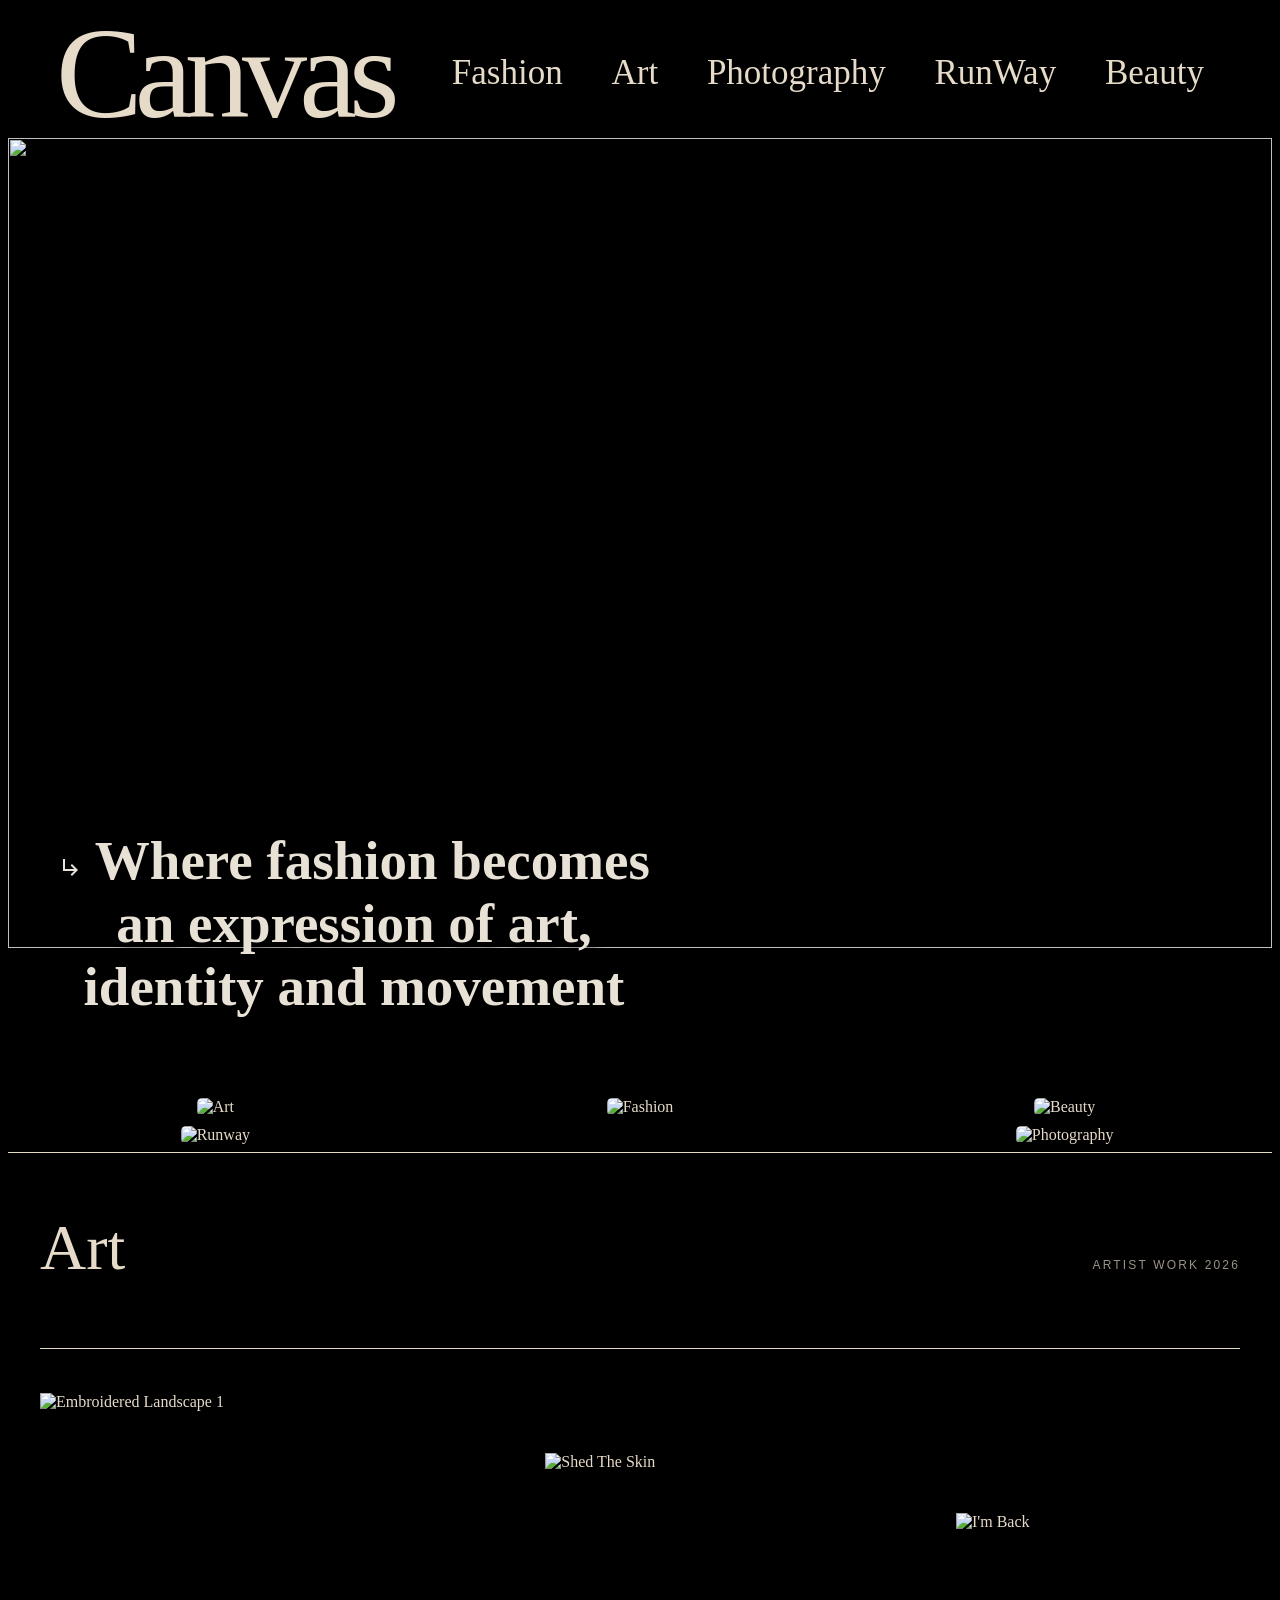
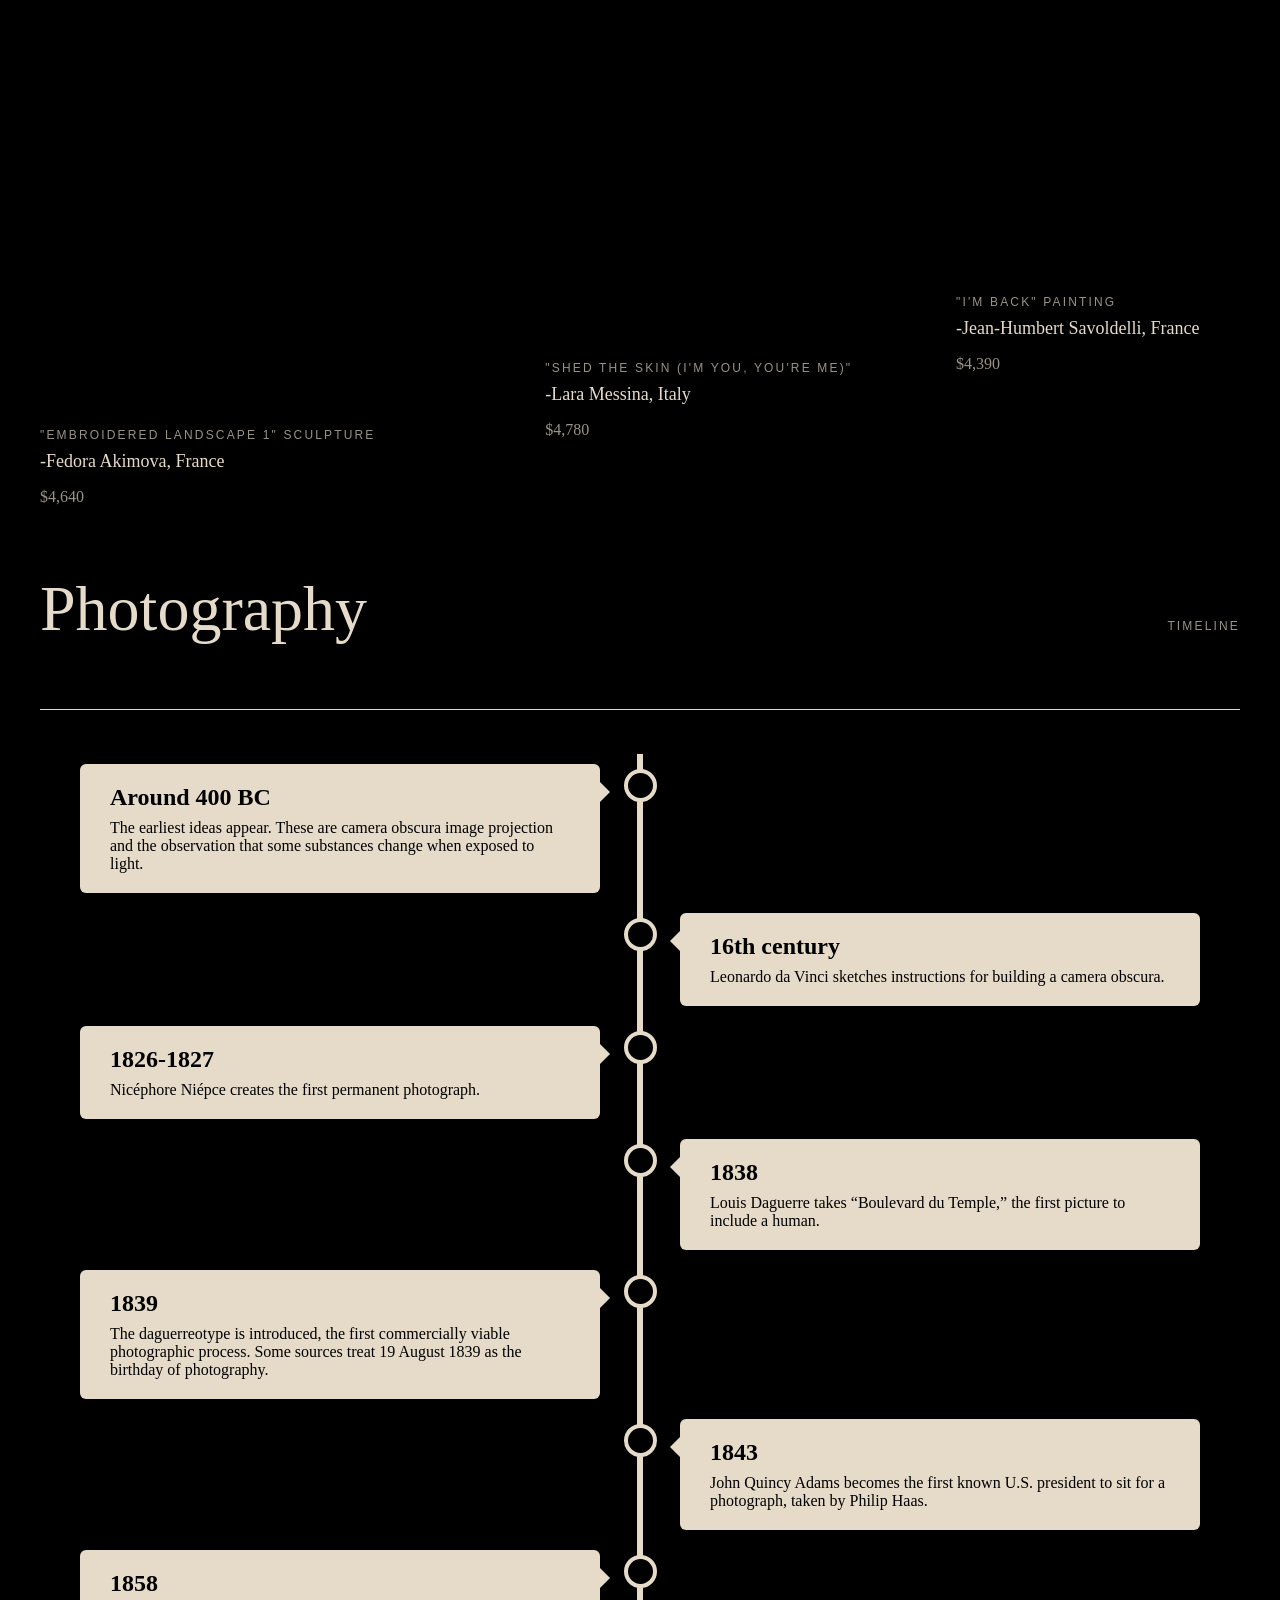
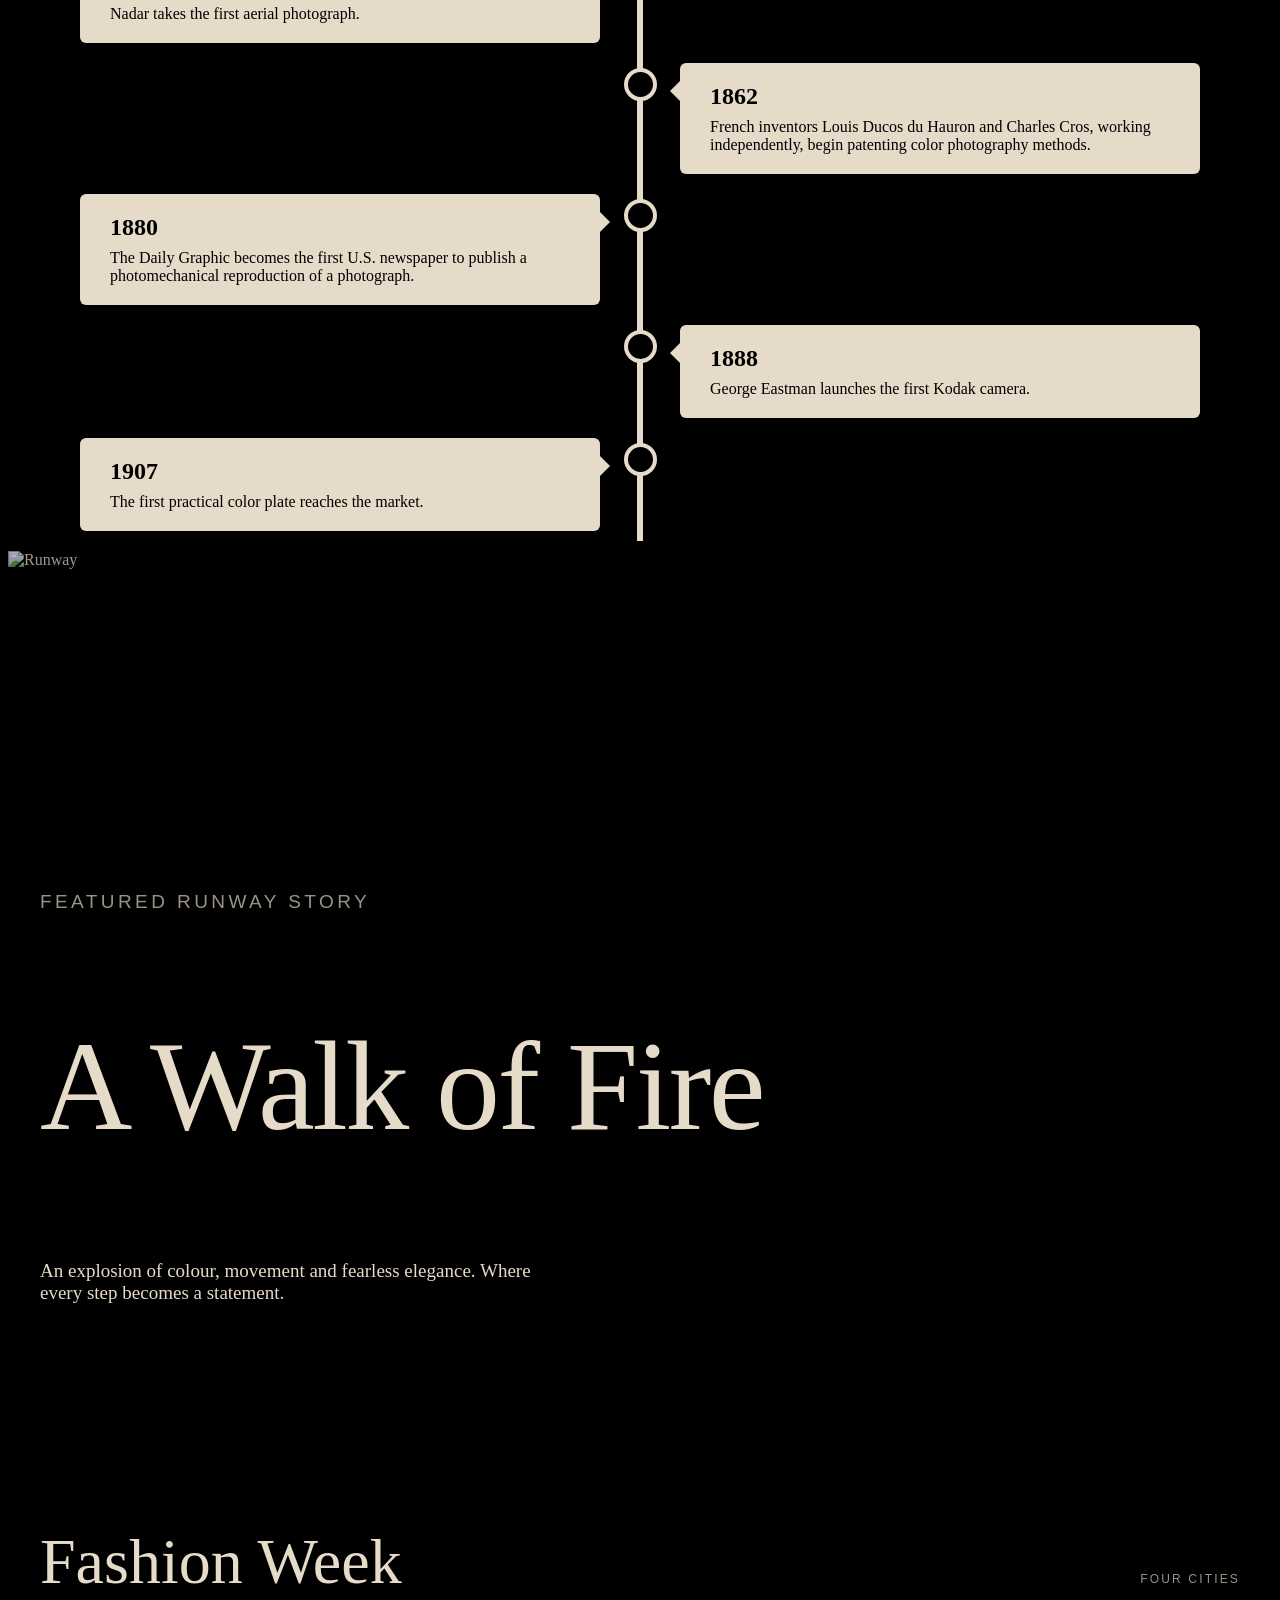
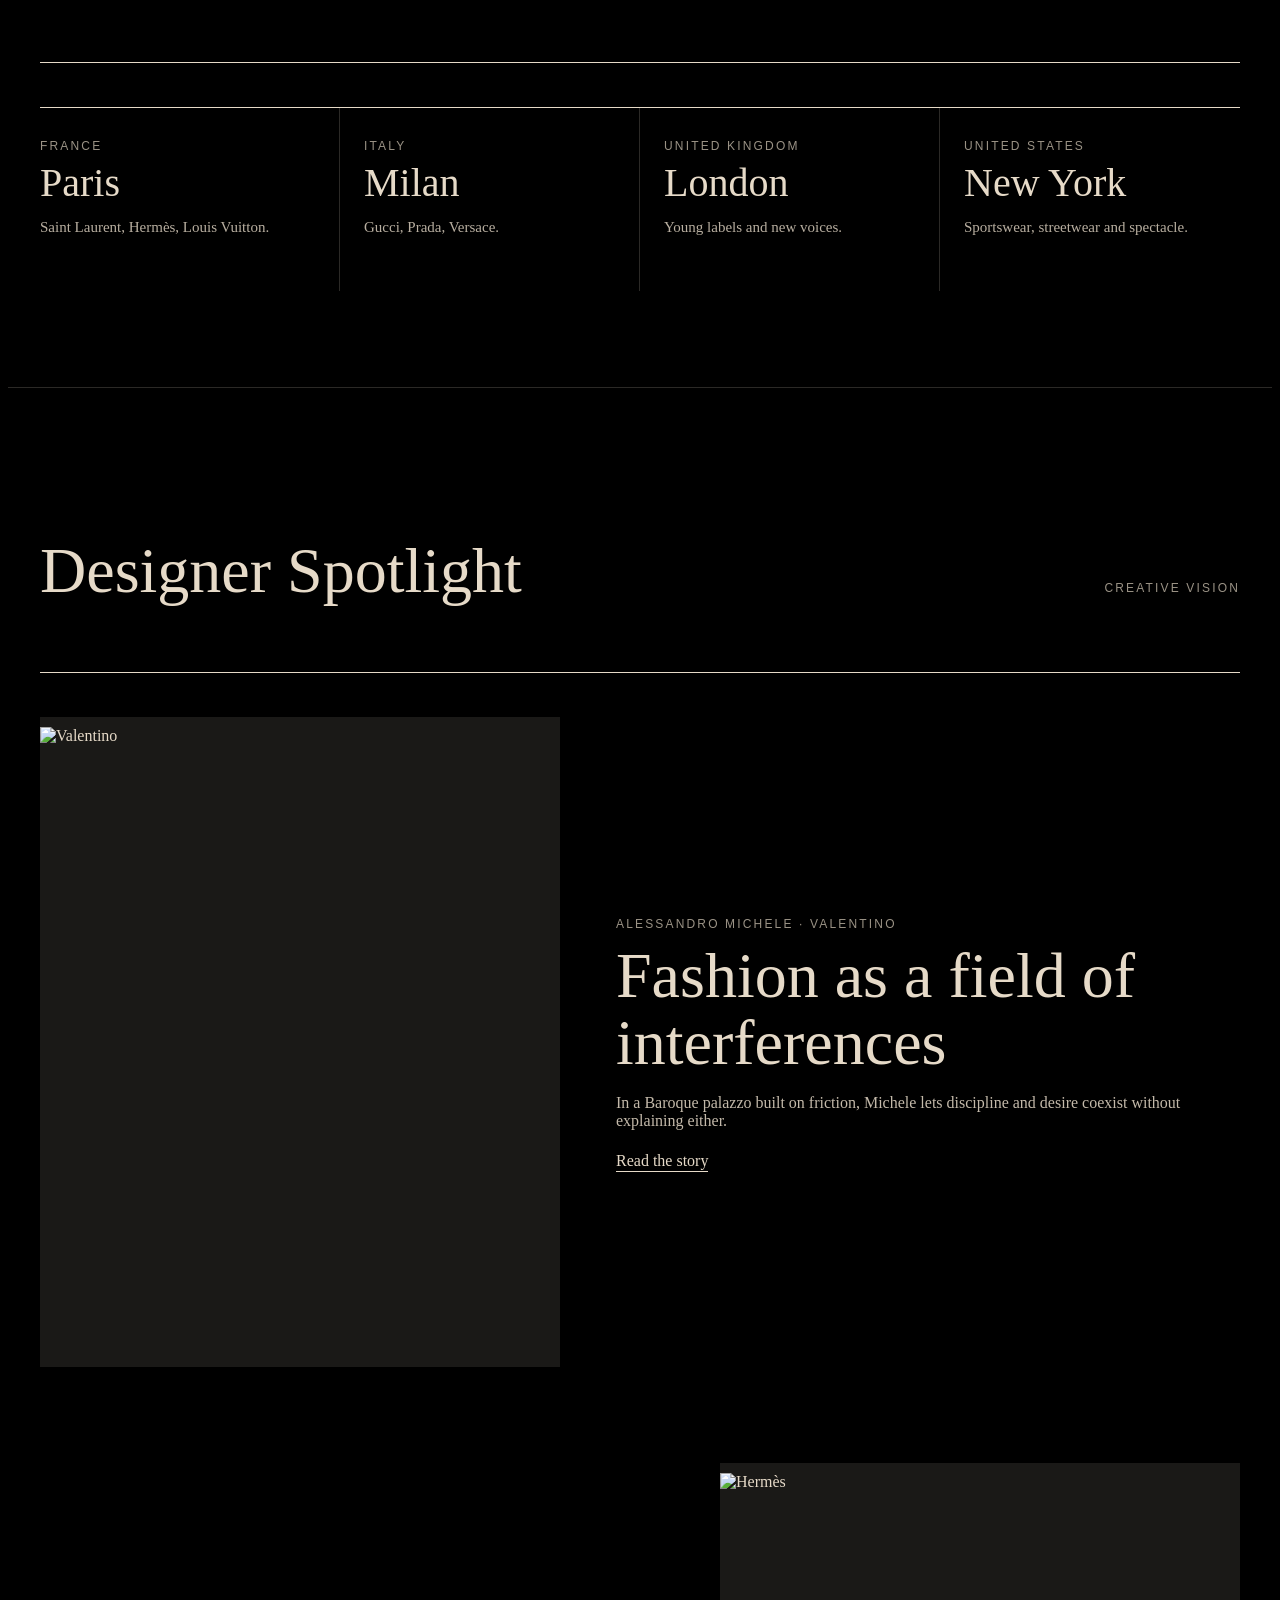
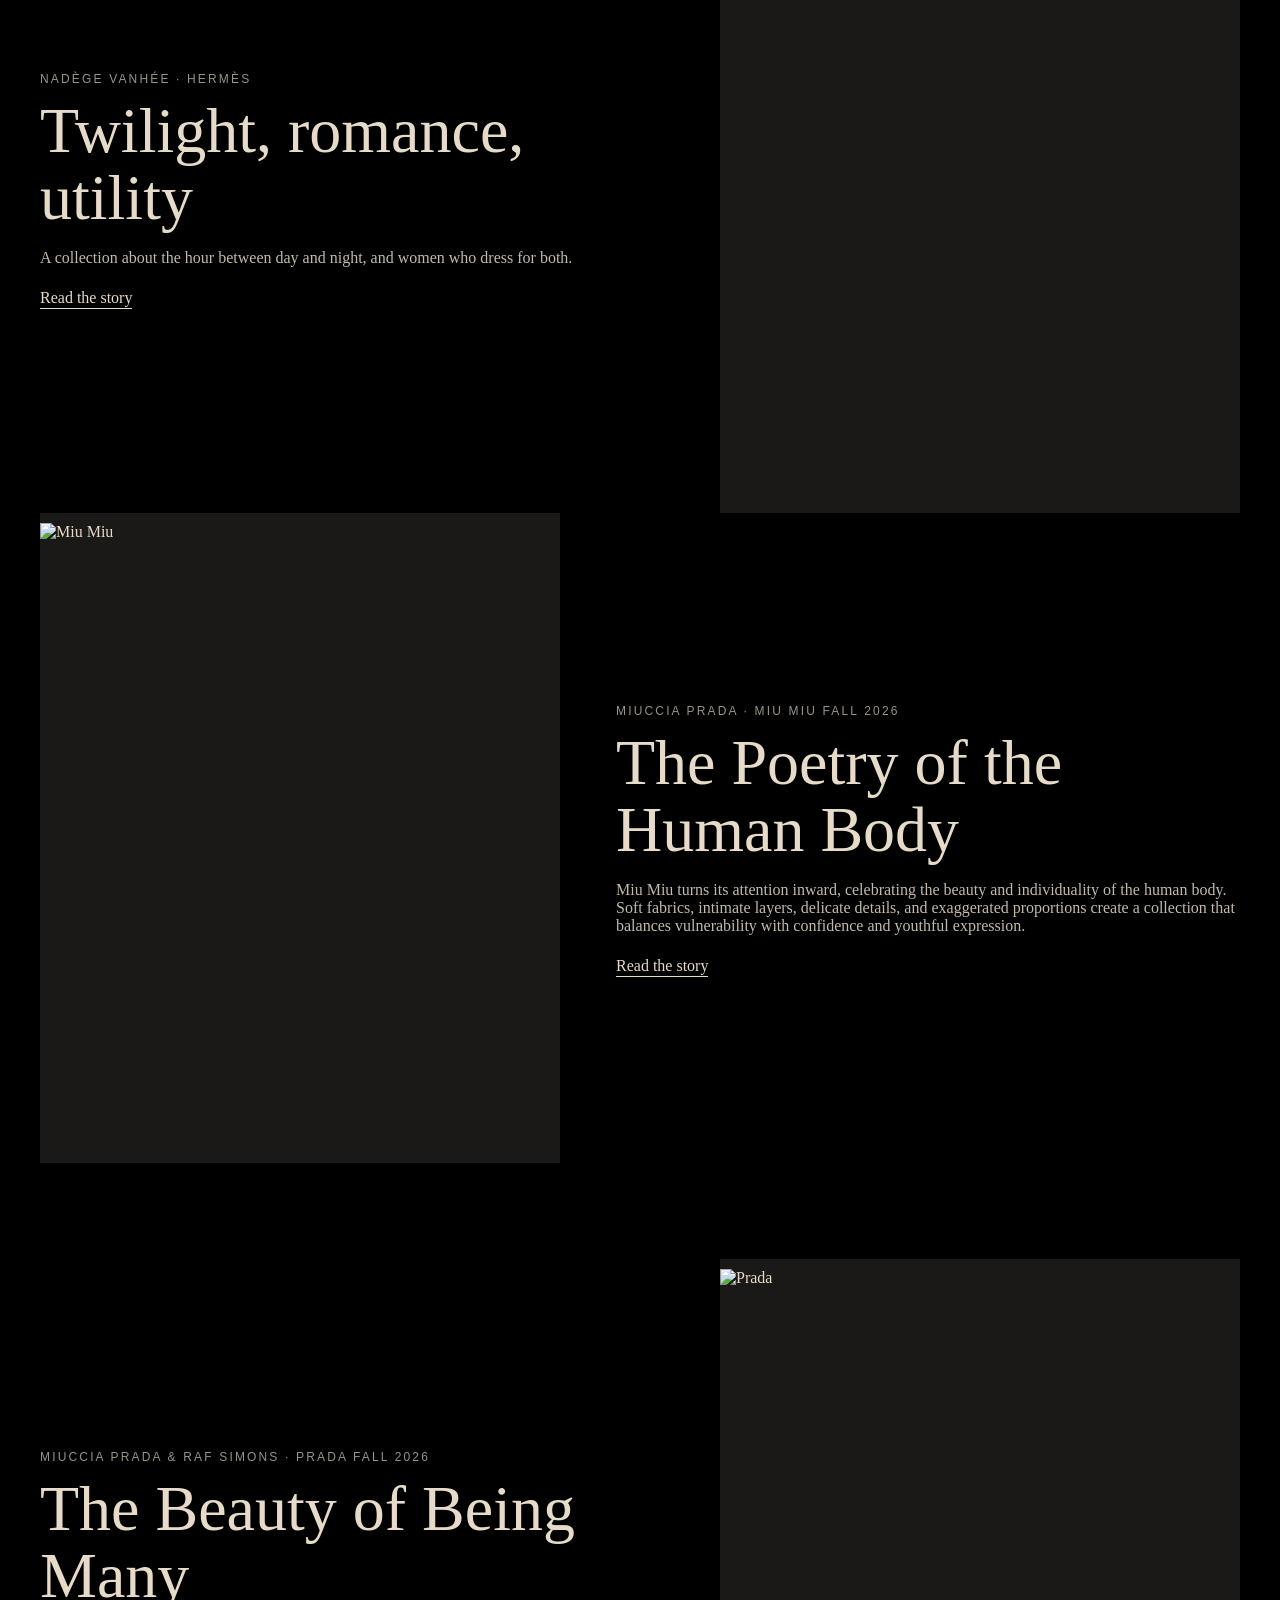
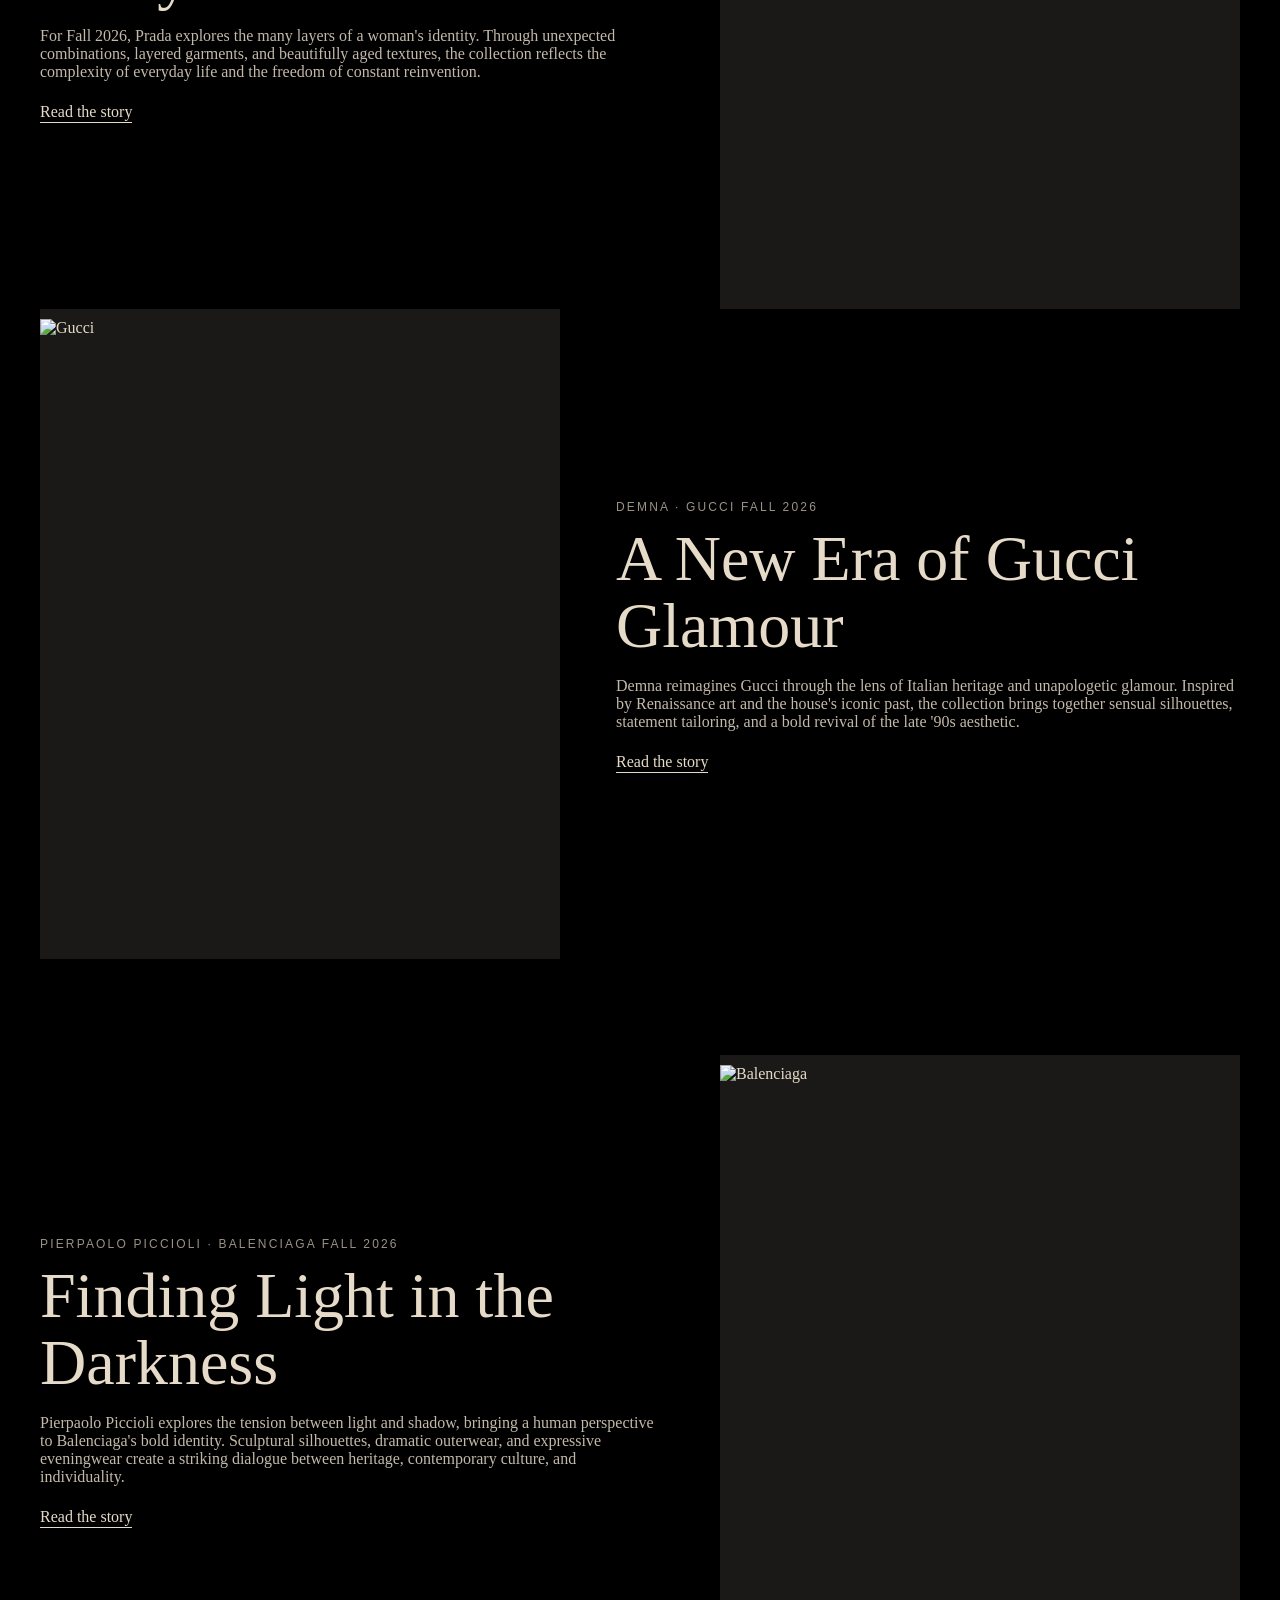
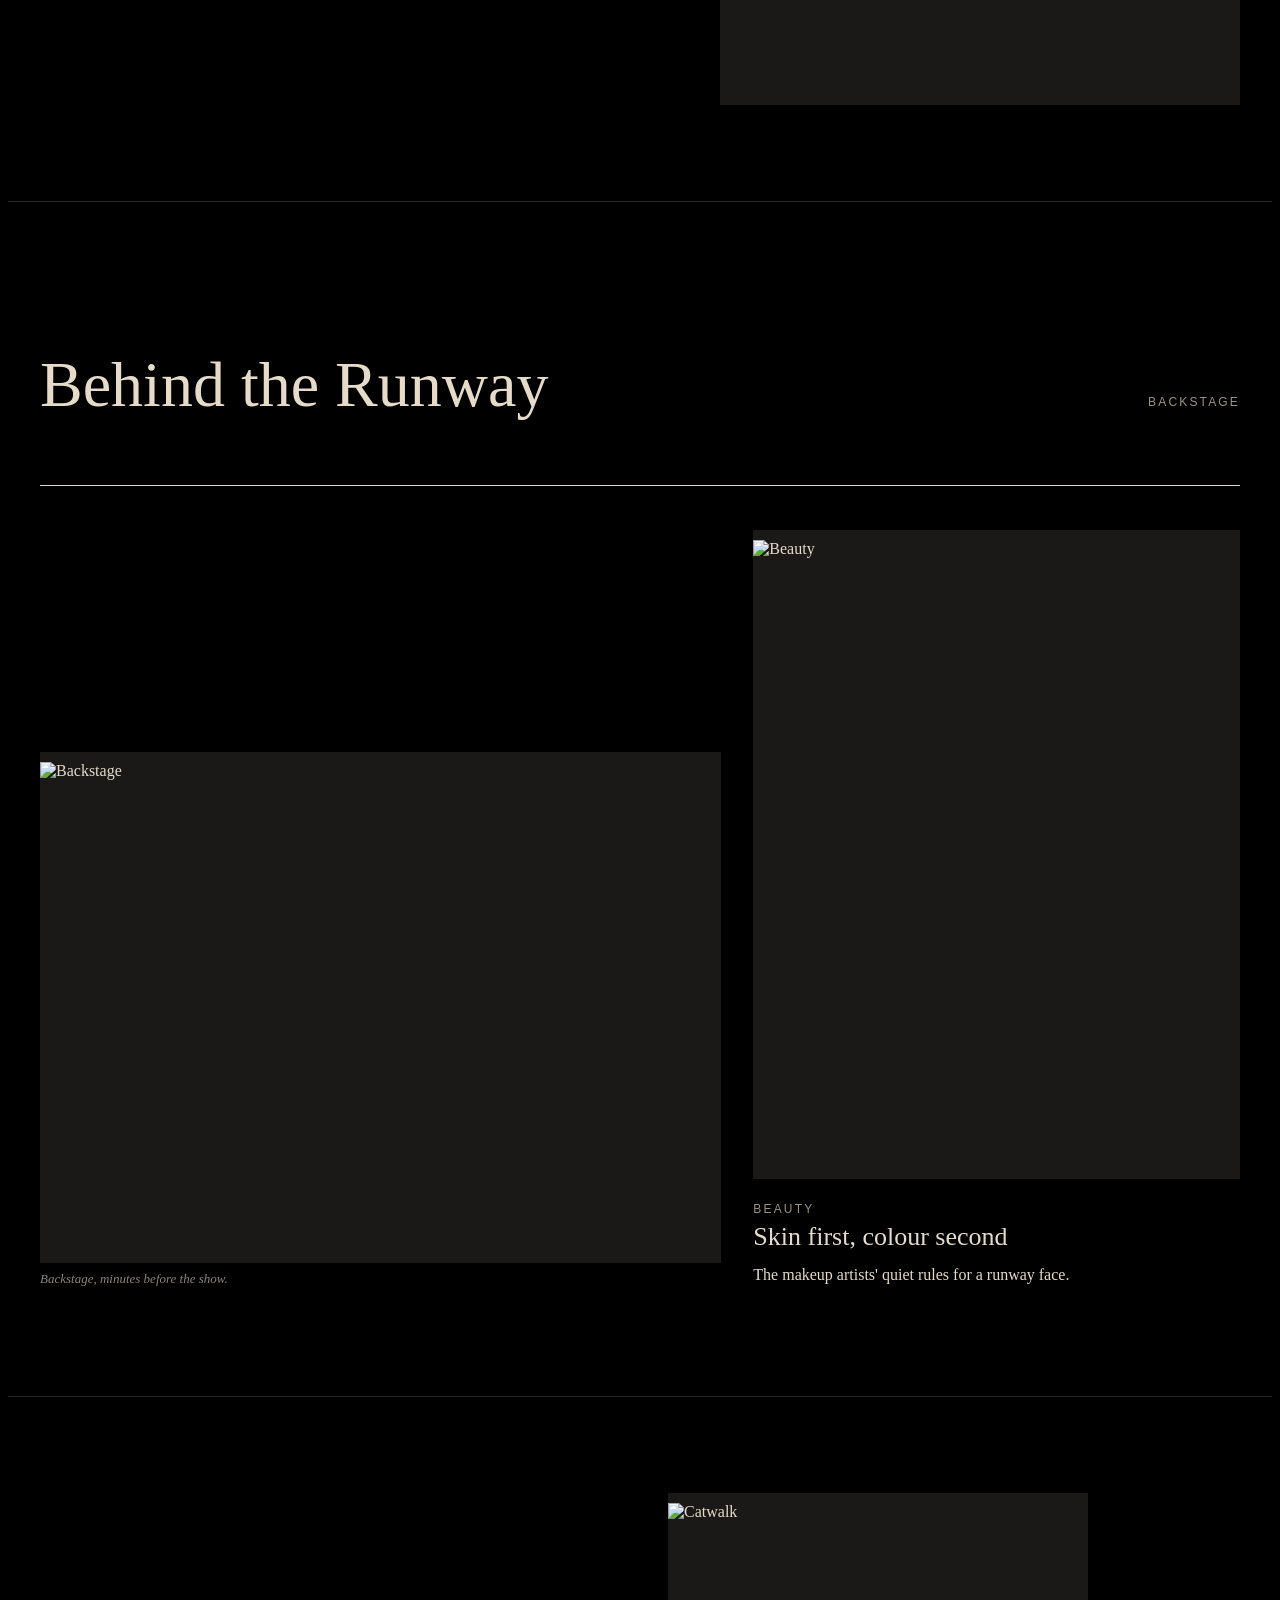
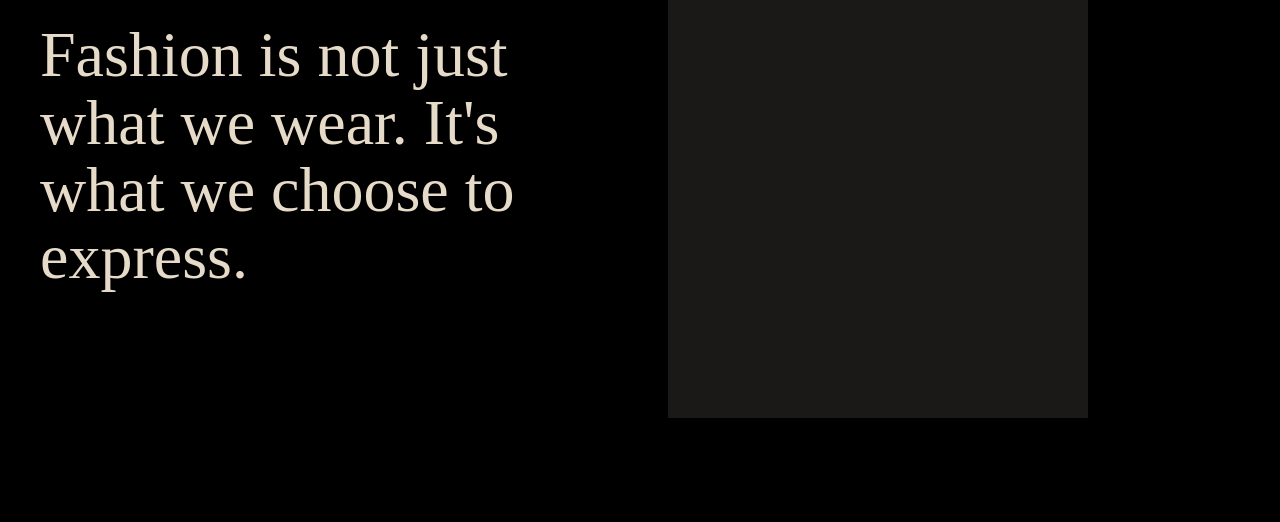
==== index.html @ b44171b9 "Add files via upload" ====
<!DOCTYPE html>
<html lang="en">
<head>
    <meta charset="UTF-8">
    <meta name="viewport" content="width=device-width, initial-scale=1.0">
    <title>Canvas</title>
    <link rel="stylesheet" href="style.css">
    <link rel="stylesheet" href="https://fonts.googleapis.com/css2?family=Material+Symbols+Outlined:opsz,wght,FILL,GRAD@24,400,0,0&icon_names=subdirectory_arrow_right&display=swap">
</head>
<body>
    <div class="Canvas-head">
        <h1>Canvas</h1>
        <nav class="navbar">
            <a href="#fashion">Fashion</a>
            <a href="#art">Art</a>
            <a href="#Photography">Photography</a>
            <a href="#runway">RunWay</a>
            <a href="#beauty">Beauty</a>
        </nav>
    </div>
    <div class="Canvas">
        <div class="start">
            <img src="./photo/start.png" alt="">
            <h1>
                <span class="material-symbols-outlined">subdirectory_arrow_right</span>
                Where fashion becomes an expression of art, identity and movement
            </h1>
        </div>
        <div class="Canvas-item">
            <div class="div1"><img src="./photo/AAC Runway Collection 2026.jpg" alt="Fashion">
                <div class="back"><span>Fashion</span></div>
            </div>
            <div class="div2"><img src="./photo/art.jpg" alt="Art">
                <div class="back"><span>Art</span></div>
            </div>
            <div class="div3"><img src="./photo/runway.jpg" alt="Runway">
                <div class="back"><span>RunWay</span></div>
            </div>
            <div class="div4"><img src="./photo/Skincare Blog & Tips _ Holistik Skincare Australia.jpg" alt="Beauty">
                <div class="back"><span>Beauty</span></div>
            </div>
            <div class="div5"><img src="./photo/Behind the Scenes_.jpg" alt="Photography">
                <div class="back"><span>Photography</span></div>
            </div>
        </div>
        <hr>

        <div class="section">
            <div class="content">
                <div class="section-head" id="art"><h2>Art</h2><span class="label">Artist Work 2026</span></div>
            </div>
            <div class="content art-section">
                <div>
                    <img src="./photo/embroidered.jpg" alt="Embroidered Landscape 1">
                    <span class="label">"EMBROIDERED LANDSCAPE 1" Sculpture</span>
                    <h3>-Fedora Akimova, France</h3>
                    <p>$4,640</p>
                </div>
                <div>
                    <img src="./photo/shedtheskin.jpg" alt="Shed The Skin">
                    <span class="label">"Shed The Skin (I'm You, You're Me)"</span>
                    <h3>-Lara Messina, Italy</h3>
                    <p>$4,780</p>
                </div>
                <div>
                    <img src="./photo/imback.jpg" alt="I'm Back">
                    <span class="label">"I'M Back" Painting</span>
                    <h3>-Jean-Humbert Savoldelli, France</h3>
                    <p>$4,390</p>
                </div>
            </div>
            <div class="content">
                <div class="section-head" id="Photography"><h2>Photography</h2><span class="label">TimeLine</span></div>
            </div>
        </div>

        <div class="Photography">
            <div class="timeline one">
                <div class="timeline-content">
                    <h2>Around 400 BC</h2>
                    <p>The earliest ideas appear. These are camera obscura image projection and the observation that some substances change when exposed to light.</p>
                </div>
            </div>
            <div class="timeline two">
                <div class="timeline-content">
                    <h2>16th century</h2>
                    <p>Leonardo da Vinci sketches instructions for building a camera obscura.</p>
                </div>
            </div>
            <div class="timeline one">
                <div class="timeline-content">
                    <h2>1826-1827</h2>
                    <p>Nicéphore Niépce creates the first permanent photograph.</p>
                </div>
            </div>
            <div class="timeline two">
                <div class="timeline-content">
                    <h2>1838</h2>
                    <p>Louis Daguerre takes “Boulevard du Temple,” the first picture to include a human.</p>
                </div>
            </div>
            <div class="timeline one">
                <div class="timeline-content">
                    <h2>1839</h2>
                    <p>The daguerreotype is introduced, the first commercially viable photographic process. Some sources treat 19 August 1839 as the birthday of photography.</p>
                </div>
            </div>
            <div class="timeline two">
                <div class="timeline-content">
                    <h2>1843</h2>
                    <p>John Quincy Adams becomes the first known U.S. president to sit for a photograph, taken by Philip Haas.</p>
                </div>
            </div>
            <div class="timeline one">
                <div class="timeline-content">
                    <h2>1858</h2>
                    <p>Nadar takes the first aerial photograph.</p>
                </div>
            </div>
            <div class="timeline two">
                <div class="timeline-content">
                    <h2>1862</h2>
                    <p>French inventors Louis Ducos du Hauron and Charles Cros, working independently, begin patenting color photography methods.</p>
                </div>
            </div>
            <div class="timeline one">
                <div class="timeline-content">
                    <h2>1880</h2>
                    <p>The Daily Graphic becomes the first U.S. newspaper to publish a photomechanical reproduction of a photograph.</p>
                </div>
            </div>
            <div class="timeline two">
                <div class="timeline-content">
                    <h2>1888</h2>
                    <p>George Eastman launches the first Kodak camera.</p>
                </div>
            </div>
            <div class="timeline one">
                <div class="timeline-content">
                    <h2>1907</h2>
                    <p>The first practical color plate reaches the market.</p>
                </div>
            </div>
        </div>
        <div id="runway" class="runway">
            <div class="runway-section">
                <img src="./photo/catwalk1.jpg" alt="Runway">
                <div class="txt">
                    <p class="label">Featured runway story</p>
                    <h2>A Walk of Fire</h2>
                    <p>An explosion of colour, movement and fearless elegance. Where every step becomes a statement.</p>
                </div>
            </div>
            <div class="canvas-section">
                <div class="content">
                    <div class="section-head"><h2>Fashion Week</h2><span class="label">Four cities</span></div>
                    <div class="weeks">
                        <a href="#"><span class="label">France</span><h3>Paris</h3><p>Saint Laurent, Hermès, Louis Vuitton.</p></a>
                        <a href="#"><span class="label">Italy</span><h3>Milan</h3><p>Gucci, Prada, Versace.</p></a>
                        <a href="#"><span class="label">United Kingdom</span><h3>London</h3><p>Young labels and new voices.</p></a>
                        <a href="#"><span class="label">United States</span><h3>New York</h3><p>Sportswear, streetwear and spectacle.</p></a>
                    </div>
                </div>
            </div>

            <div class="canvas-section">
                <div class="content">
                    <div class="section-head" id="fashion"><h2>Designer Spotlight</h2><span class="label">Creative vision</span></div>

                    <div class="spot">
                        <a href="valentino.html" class="imgbox"><img src="./photo/valentino.jpg" alt="Valentino"></a>
                        <div>
                            <span class="label">Alessandro Michele · Valentino</span>
                            <h3>Fashion as a field of interferences</h3>
                            <p>In a Baroque palazzo built on friction, Michele lets discipline and desire coexist without explaining either.</p>
                            <a class="r-link" href="valentino.html">Read the story</a>
                        </div>
                    </div>

                    <div class="spot rev">
                        <a href="hermes.html" class="imgbox"><img src="./photo/Hermès Fall 2026 Ready to Wear Collection [PHOTOS].jpg" alt="Hermès"></a>
                        <div>
                            <span class="label">Nadège Vanhée · Hermès</span>
                            <h3>Twilight, romance, utility</h3>
                            <p>A collection about the hour between day and night, and women who dress for both.</p>
                            <a class="r-link" href="hermes.html">Read the story</a>
                        </div>
                    </div>

                    <div class="spot">
                        <a href="miumiu.html" class="imgbox"><img src="./photo/Miu Miu Fall 2026 Ready-to-Wear Collection.jpg" alt="Miu Miu"></a>
                        <div>
                            <span class="label">Miuccia Prada · Miu Miu Fall 2026</span>
                            <h3>The Poetry of the Human Body</h3>
                            <p>Miu Miu turns its attention inward, celebrating the beauty and individuality of the human body. Soft fabrics, intimate layers, delicate details, and exaggerated proportions create a collection that balances vulnerability with confidence and youthful expression.</p>
                            <a class="r-link" href="miumiu.html">Read the story</a>
                        </div>
                    </div>

                    <div class="spot rev">
                        <a href="prada.html" class="imgbox"><img src="./photo/prada.jpg" alt="Prada"></a>
                        <div>
                            <span class="label">Miuccia Prada &amp; Raf Simons · Prada Fall 2026</span>
                            <h3>The Beauty of Being Many</h3>
                            <p>For Fall 2026, Prada explores the many layers of a woman's identity. Through unexpected combinations, layered garments, and beautifully aged textures, the collection reflects the complexity of everyday life and the freedom of constant reinvention.</p>
                            <a class="r-link" href="prada.html">Read the story</a>
                        </div>
                    </div>

                    <div class="spot">
                        <a href="gucci.html" class="imgbox"><img src="./photo/Gucci Fall 2026 Ready-to-Wear Collection at Milan Fashion Week.jpg" alt="Gucci"></a>
                        <div>
                            <span class="label">Demna · Gucci Fall 2026</span>
                            <h3>A New Era of Gucci Glamour</h3>
                            <p>Demna reimagines Gucci through the lens of Italian heritage and unapologetic glamour. Inspired by Renaissance art and the house's iconic past, the collection brings together sensual silhouettes, statement tailoring, and a bold revival of the late '90s aesthetic.</p>
                            <a class="r-link" href="gucci.html">Read the story</a>
                        </div>
                    </div>

                    <div class="spot rev">
                        <a href="Balenciaga.html" class="imgbox"><img src="./photo/balenciaga.jpg" alt="Balenciaga"></a>
                        <div>
                            <span class="label">Pierpaolo Piccioli · Balenciaga Fall 2026</span>
                            <h3>Finding Light in the Darkness</h3>
                            <p>Pierpaolo Piccioli explores the tension between light and shadow, bringing a human perspective to Balenciaga's bold identity. Sculptural silhouettes, dramatic outerwear, and expressive eveningwear create a striking dialogue between heritage, contemporary culture, and individuality.</p>
                            <a class="r-link" href="Balenciaga.html">Read the story</a>
                        </div>
                    </div>
                </div>
            </div>
            <div class="canvas-section">
                <div class="content">
                    <div class="section-head" id="beauty"><h2>Behind the Runway</h2><span class="label">Backstage</span></div>
                    <div class="behind">
                        <div>
                            <div class="imgbox big"><img src="./photo/Behind the Scenes_.jpg" alt="Backstage"></div>
                            <p class="r-caption">Backstage, minutes before the show.</p>
                        </div>
                        <div>
                            <div class="imgbox small"><img src="./photo/Skincare Blog & Tips _ Holistik Skincare Australia.jpg" alt="Beauty"></div>
                            <span class="label">Beauty</span>
                            <h3>Skin first, colour second</h3>
                            <p>The makeup artists' quiet rules for a runway face.</p>
                        </div>
                    </div>
                </div>
            </div>
            <div class="closing">
                <h2>Fashion is not just what we wear. It's what we choose to express.</h2>
                <div class="imgbox"><img src="./photo/catwalk.jpg" alt="Catwalk"></div>
            </div>
        </div>
    </div>
</body>
</html>
---- style.css ----
:root {
  --ink: #e6dac8;
  --muted: #9a9285;
  --line: #2b2926;
  --panel: #1a1917;
  --serif: Georgia, "Times New Roman", serif;
  --sans: Verdana, Geneva, sans-serif;
}

* {
  box-sizing: border-box;
}

body {
  background: #000;
  color: var(--ink);
}

a {
  color: inherit;
  text-decoration: none;
}

h1 {
  font-family: var(--serif);
  text-align: center;
  font-size: 45px;
}

hr {
  border: 0;
  border-top: 1px solid var(--ink);
}

.Canvas-head {
  display: flex;
  align-items: center;
  justify-content: center;
  flex-wrap: wrap;
  gap: 40px;
  text-align: center;
}

.Canvas-head h1 {
  margin: 0;
  font-weight: 400;
  font-size: clamp(64px, 12vw, 130px);
  letter-spacing: -0.06em;
  line-height: 1;
}

.navbar {
  font-size: 35px;
}

.navbar a {
  padding: 0 20px;
  margin-top: 50px;
}

.start {
  position: relative;
  width: 100%;
  height: 90vh;
}

.start img {
  display: block;
  width: 100%;
  height: 100%;
  object-fit: cover;
}

.start h1 {
  position: absolute;
  z-index: 1;
  margin: 0;
  bottom: -70px;
  left: 30px;
  width: 50%;
  font-size: 55px;
  color: #e8e1d6;
  text-shadow: 5px 8px 12px rgba(0, 0, 0, 0.65);
}

.Canvas-item {
  display: grid;
  grid-template-columns: 1fr;
  gap: 10px;
  margin-top: 150px;
  justify-items: center;
}

.Canvas-item > div {
  position: relative;
}

.Canvas-item img {
  width: 350px;
  height: 200px;
  border-radius: 5px;
}

.Canvas-item .div1 img {
  width: 100%;
  max-width: 600px;
  height: auto;
  aspect-ratio: 600 / 450;
}

.back {
  position: absolute;
  inset: 0;
  display: flex;
  align-items: center;
  justify-content: center;
  background: rgba(0, 0, 0, 0.6);
  font-size: 25px;
  opacity: 0;
  transition: opacity 0.3s ease;
}

.Canvas-item > div:hover .back {
  opacity: 1;
}

.section {
  background: #000;
  font-family: var(--serif);
}

.section .content {
  max-width: 1280px;
  margin: 0 auto;
  padding: 0 32px;
}

.section h2 {
  font-weight: 400;
  line-height: 1.05;
  text-align: left;
}

.label {
  font-family: var(--sans);
  font-size: 12px;
  letter-spacing: 0.18em;
  text-transform: uppercase;
  color: var(--muted);
}

.section-head {
  display: flex;
  justify-content: space-between;
  align-items: baseline;
  border-bottom: 1px solid var(--ink);
  padding-bottom: 14px;
  margin-bottom: 44px;
}

.section-head h2 {
  font-size: clamp(36px, 5vw, 64px);
}

.art-section {
  display: grid;
  grid-template-columns: minmax(0, 5fr) minmax(0, 4fr) minmax(0, 3fr);
  gap: 32px;
  align-items: start;
  margin-bottom: 80px;
}

.art-section img {
  display: block;
  width: 100%;
  aspect-ratio: 3 / 4;
  object-fit: cover;
}

.art-section > div:nth-child(2) {
  margin-top: 60px;
}
.art-section > div:nth-child(3) {
  margin-top: 120px;
}

.art-section h3 {
  font-weight: 400;
  font-size: 18px;
  margin: 8px 0;
}

.art-section p {
  color: var(--muted);
}

.Photography {
  position: relative;
  max-width: 1200px;
  margin: 0 auto;
}

.Photography::after {
  content: "";
  position: absolute;
  width: 6px;
  top: 0;
  bottom: 0;
  left: 50%;
  margin-left: -3px;
  background: var(--ink);
}

.timeline {
  position: relative;
  width: 50%;
  padding: 10px 40px;
}

.timeline::after {
  content: "";
  position: absolute;
  top: 15px;
  z-index: 1;
  width: 25px;
  height: 25px;
  background: #000;
  border: 4px solid var(--ink);
  border-radius: 50%;
}

.one {
  left: 0;
}
.two {
  left: 50%;
}
.one::after {
  right: -17px;
}
.two::after {
  left: -16px;
}

.timeline-content {
  position: relative;
  padding: 20px 30px;
  background: var(--ink);
  color: #000;
  border-radius: 6px;
}

.timeline-content h2 {
  margin: 0 0 8px;
}
.timeline-content p {
  margin: 0;
}

.timeline-content::before {
  content: "";
  position: absolute;
  top: 18px;
  width: 0;
  height: 0;
  border-style: solid;
}

.one .timeline-content::before {
  right: -10px;
  border-width: 10px 0 10px 10px;
  border-color: transparent transparent transparent var(--ink);
}

.two .timeline-content::before {
  left: -10px;
  border-width: 10px 10px 10px 0;
  border-color: transparent var(--ink) transparent transparent;
}

.runway {
  background: #000;
  font-family: var(--serif);
}

.runway img {
  display: block;
  width: 100%;
  height: 100%;
  object-fit: cover;
  margin-top: 10px;
}

.runway h2,
.runway h3 {
  font-weight: 400;
  line-height: 1.05;
  text-align: left;
}

.runway .content {
  max-width: 1280px;
  margin: 0 auto;
  padding: 0 32px;
}

.runway .imgbox {
  overflow: hidden;
  background: var(--panel);
}

.runway .imgbox img {
  transition: transform 1s ease;
}
.runway .imgbox:hover img {
  transform: scale(1.04);
}

.runway-section {
  position: relative;
  height: 92vh;
  min-height: 520px;
}

.runway-section img {
  opacity: 0.7;
}

.runway-section .txt {
  position: absolute;
  left: 0;
  right: 0;
  bottom: 0;
  max-width: 1280px;
  margin: 0 auto;
  padding: 0 32px 56px;
}

.runway-section h2 {
  font-size: clamp(56px, 10vw, 150px);
  letter-spacing: -0.02em;
}

.runway-section p {
  max-width: 520px;
  margin-top: 16px;
  font-size: 19px;
}

.canvas-section {
  padding: 96px 0;
  border-bottom: 1px solid var(--line);
}

.runway .section-head h2 {
  font-size: clamp(36px, 5vw, 64px);
}

.weeks {
  display: grid;
  grid-template-columns: repeat(4, 1fr);
  border-top: 1px solid var(--ink);
}

.weeks a {
  padding: 28px 24px 40px;
  border-right: 1px solid var(--line);
  transition: background 0.4s;
}

.weeks a:first-child {
  padding-left: 0;
}
.weeks a:last-child {
  border-right: 0;
}
.weeks a:hover {
  background: var(--panel);
}
.weeks h3 {
  font-size: 40px;
  margin: 8px 0;
}
.weeks p {
  font-size: 15px;
  opacity: 0.8;
}

.spot {
  display: grid;
  grid-template-columns: 5fr 6fr;
  gap: 56px;
  align-items: center;
}

.spot .imgbox {
  aspect-ratio: 4 / 5;
}
.spot h3 {
  font-size: clamp(34px, 5vw, 64px);
  margin: 10px 0 18px;
}
.spot p {
  margin-bottom: 22px;
  opacity: 0.85;
}

.spot.rev {
  grid-template-columns: 6fr 5fr;
  margin-top: 96px;
}

.spot.rev .imgbox {
  order: 2;
}

.r-link {
  padding-bottom: 2px;
  border-bottom: 1px solid var(--ink);
  transition: opacity 0.3s;
}

.r-link:hover {
  opacity: 0.5;
}

.behind {
  display: grid;
  grid-template-columns: 7fr 5fr;
  gap: 32px;
  align-items: end;
}

.behind .big {
  aspect-ratio: 4 / 3;
}
.behind .small {
  aspect-ratio: 3 / 4;
  margin-bottom: 20px;
}
.behind h3 {
  font-size: 26px;
  margin: 6px 0;
}

.r-caption {
  margin-top: 8px;
  font-size: 13px;
  font-style: italic;
  opacity: 0.6;
}

.closing {
  display: grid;
  grid-template-columns: 1fr 1fr;
  gap: 56px;
  align-items: center;
  max-width: 1280px;
  margin: 0 auto;
  padding: 96px 32px;
}

.closing h2 {
  font-size: clamp(34px, 5vw, 64px);
}
.closing .imgbox {
  aspect-ratio: 4 / 5;
  max-width: 420px;
}

.show {
  margin: 40px 0 10px;
  text-align: center;
}

.Fashion-title {
  margin: 0;
  text-align: center;
  font-family: var(--serif);
  font-weight: 400;
  font-size: clamp(36px, 5vw, 64px);
  line-height: 1.05;
}

.Fashion-headline {
  max-width: 760px;
  margin: 30px auto 60px;
  padding: 0 20px;
  text-align: center;
}

.Fashion-headline p {
  margin: 0;
  font-family: var(--serif);
  font-size: clamp(24px, 3.4vw, 35px);
  line-height: 1.25;
  letter-spacing: -0.01em;
}

.Fashion-layout {
  display: grid;
  grid-template-columns: 1fr 1fr;
  gap: 24px 20px;
  align-items: start;
  max-width: 1200px;
  margin: 0 auto;
  padding: 0 32px 70px;
}

.Fashion-article {
  grid-column: 1;
}

.Fashion-page {
  grid-column: 2;
  grid-row: 1;
  margin: 0;
}

.Fashion-article p {
  margin: 0 0 14px;
  font-size: 15px;
  font-weight: 300;
  line-height: 1.7;
  letter-spacing: 0.05em;
  text-align: justify;
}

.Fashion-article p:first-child::first-letter {
  float: left;
  padding: 6px 10px 0 0;
  font-family: var(--serif);
  font-size: 64px;
  line-height: 0.8;
  letter-spacing: 0;
}

.Fashion-page img {
  display: block;
  width: 100%;
  aspect-ratio: 4 / 3;
  object-fit: cover;
  object-position: 30%;
}

.photo-tag {
  margin-top: 10px;
  font-family: var(--sans);
  font-size: 12px;
  font-style: italic;
  letter-spacing: 0.12em;
  color: var(--muted);
}

@media (min-width: 600px) {
  .Canvas-item {
    grid-template-columns: repeat(2, 1fr);
  }
  .div1 {
    grid-column: 1 / -1;
  }
}

@media (min-width: 992px) {
  .Canvas-item {
    grid-template-columns: repeat(3, 1fr);
    grid-template-rows: repeat(2, 1fr);
  }
  .div1 {
    grid-column: 2;
    grid-row: 1 / span 2;
  }
  .div2 {
    grid-column: 1;
    grid-row: 1;
  }
  .div3 {
    grid-column: 1;
    grid-row: 2;
  }
  .div4 {
    grid-column: 3;
    grid-row: 1;
  }
  .div5 {
    grid-column: 3;
    grid-row: 2;
  }
}

@media (max-width: 992px) {
  .weeks {
    grid-template-columns: 1fr 1fr;
  }
  .spot,
  .spot.rev,
  .behind,
  .closing {
    grid-template-columns: 1fr;
  }
  .spot.rev .imgbox {
    order: 0;
  }
}

@media (max-width: 760px) {
  .Fashion-layout {
    grid-template-columns: 1fr;
    padding: 0 20px 70px;
  }
  .Fashion-article,
  .Fashion-page {
    grid-column: 1;
  }
  .Fashion-page {
    grid-row: 1;
  }
  .Fashion-article p {
    letter-spacing: 0.04em;
  }
}

@media (max-width: 640px) {
  .runway .content {
    padding: 0 20px;
  }
  .canvas-section {
    padding: 56px 0;
  }
  .weeks {
    grid-template-columns: 1fr;
  }
  .weeks a {
    padding: 20px 0;
    border-right: 0;
    border-bottom: 1px solid var(--line);
  }
  .art-section {
    grid-template-columns: 1fr;
  }
  .art-section > div:nth-child(n) {
    margin-top: 0;
  }
}

@media (max-width: 600px) {
  .Photography::after {
    left: 31px;
  }

  .timeline {
    width: 100%;
    padding-left: 70px;
    padding-right: 15px;
  }

  .one,
  .two {
    left: 0;
  }

  .one::after,
  .two::after {
    left: 18px;
    right: auto;
  }

  .one .timeline-content::before,
  .two .timeline-content::before {
    left: -10px;
    right: auto;
    border-width: 10px 10px 10px 0;
    border-color: transparent var(--ink) transparent transparent;
  }
}
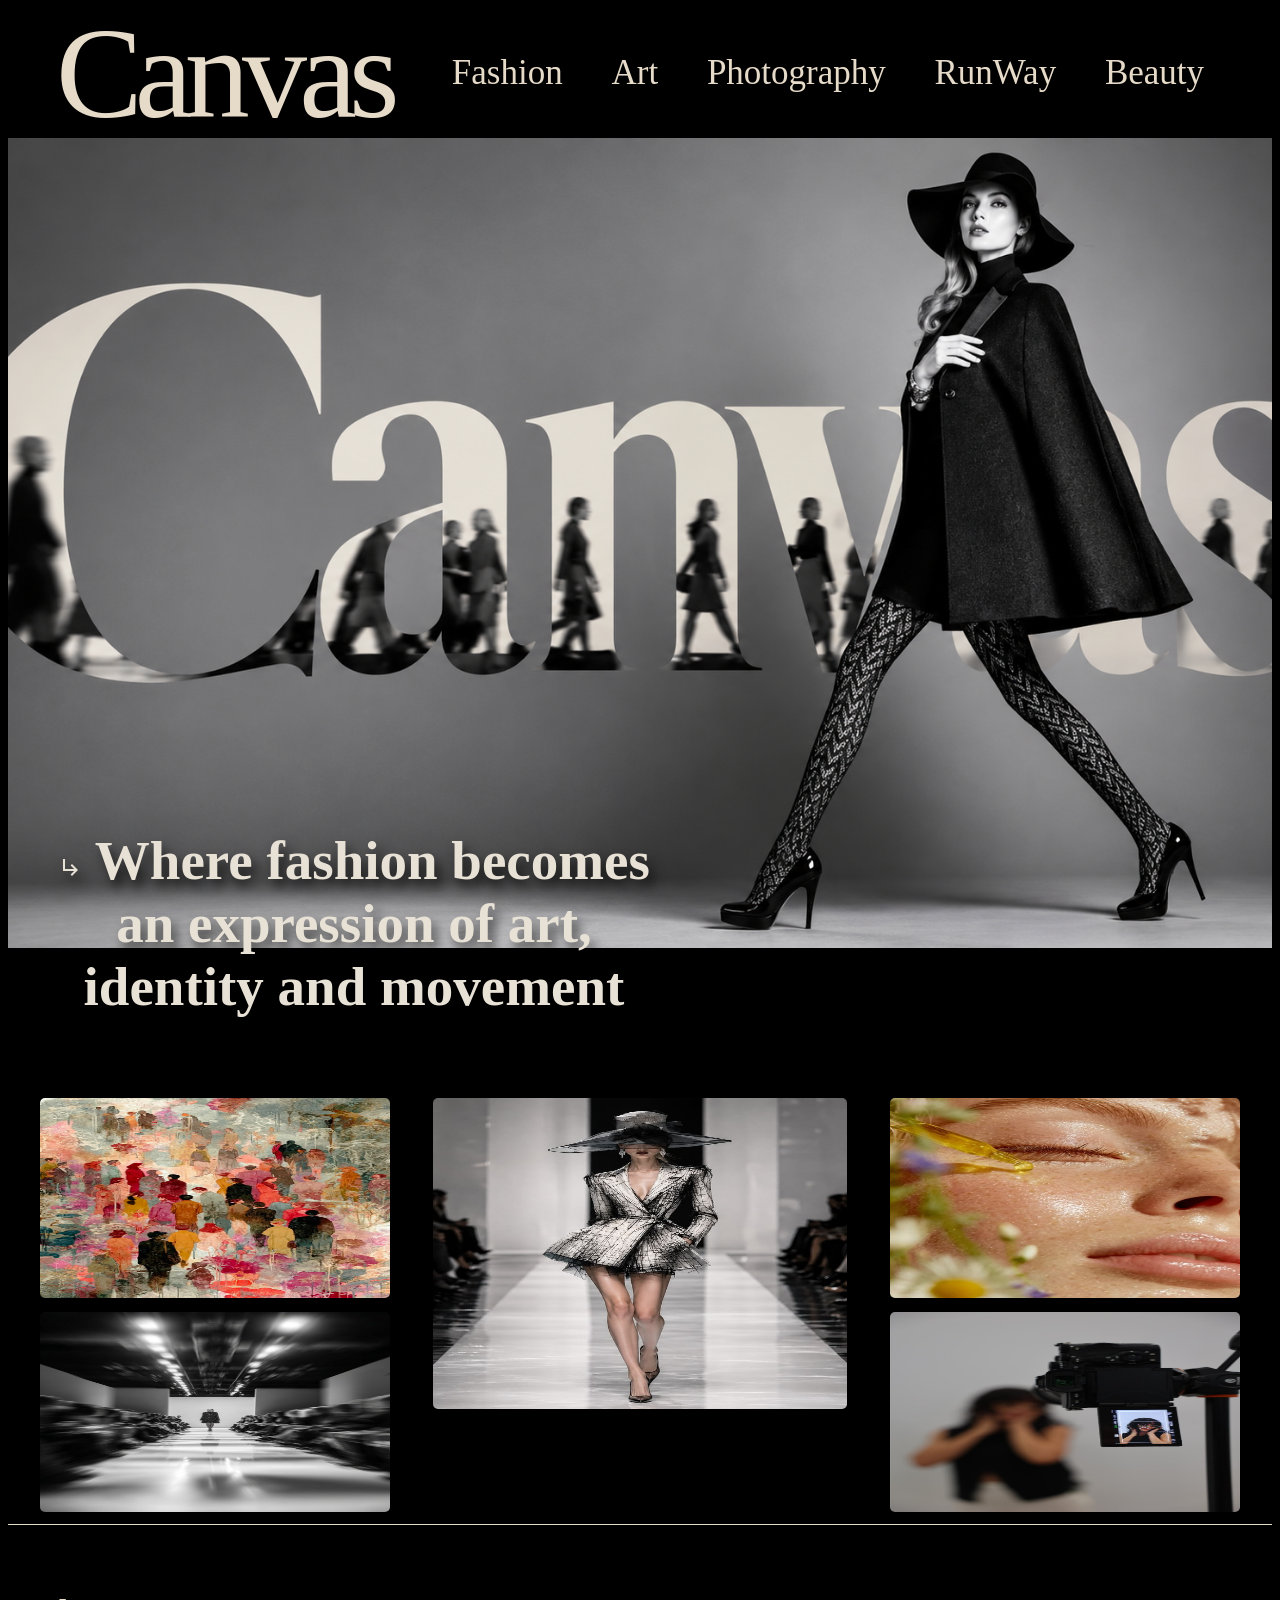
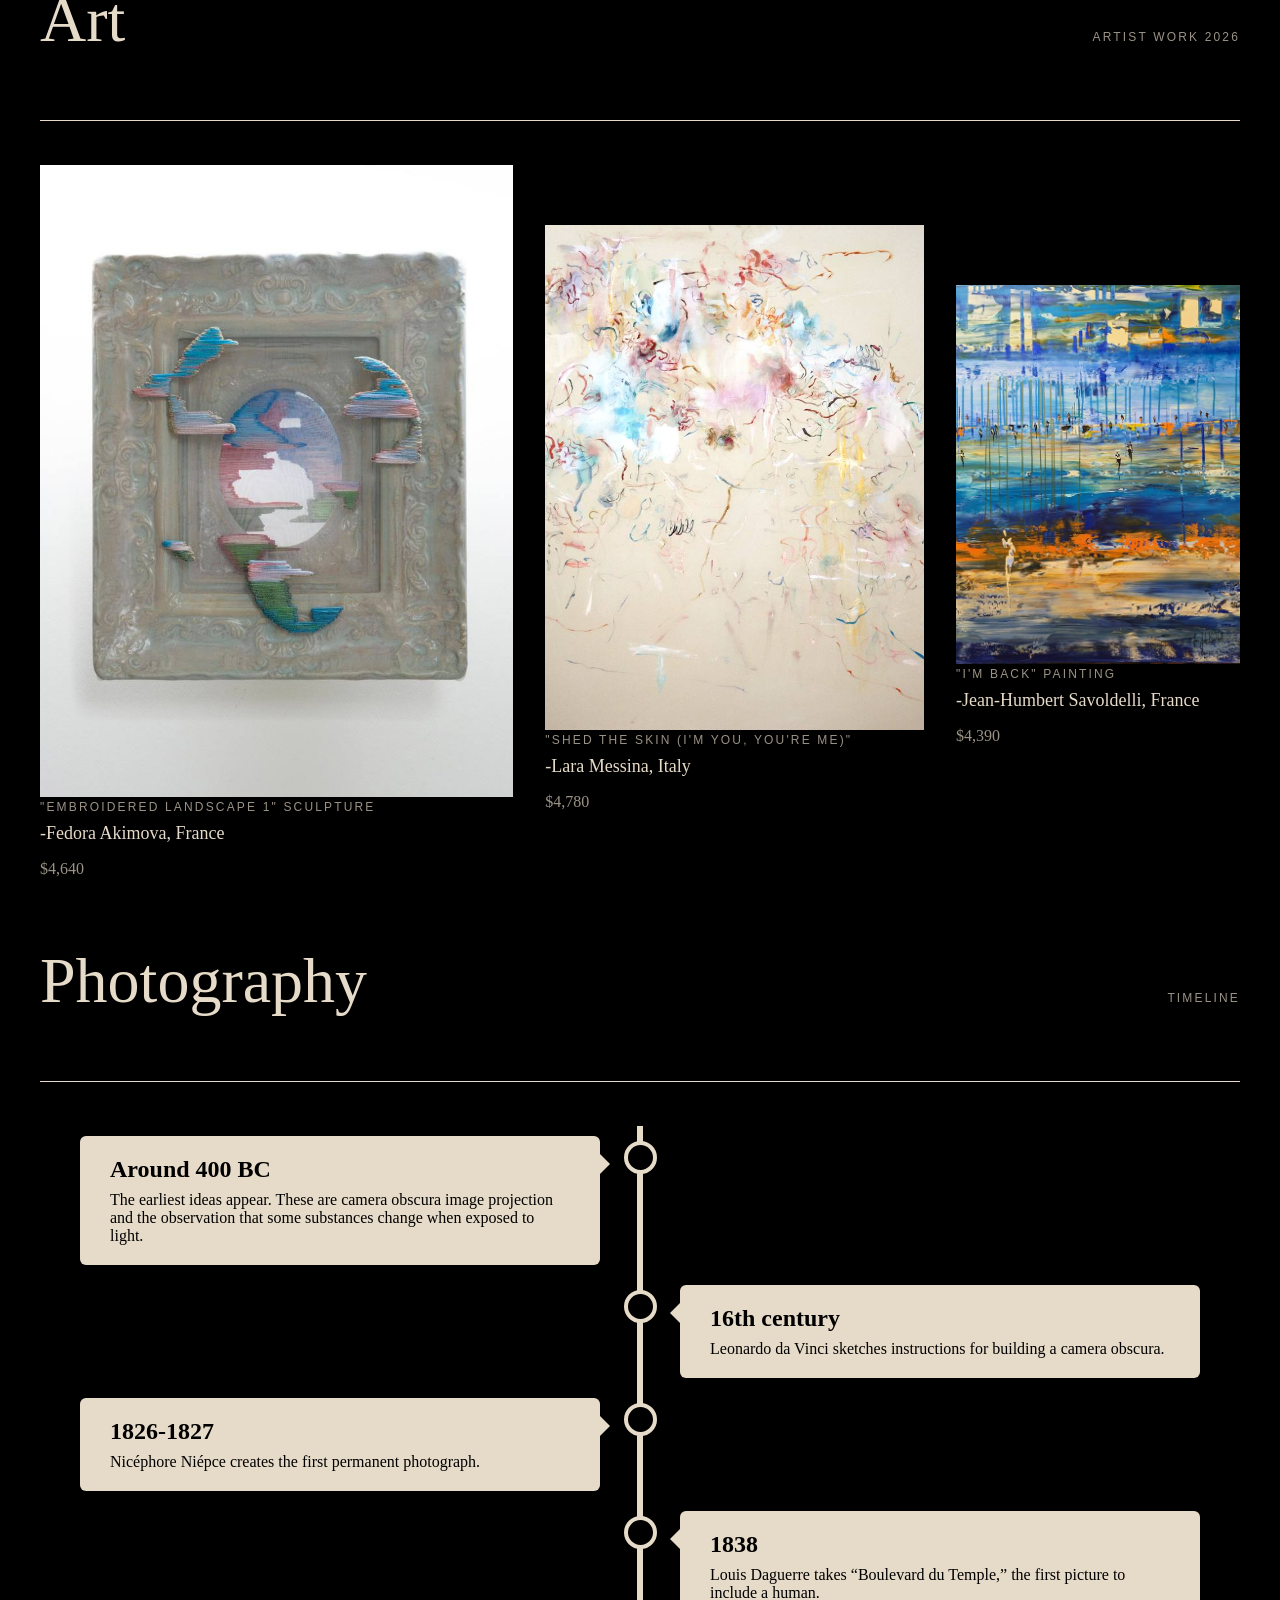
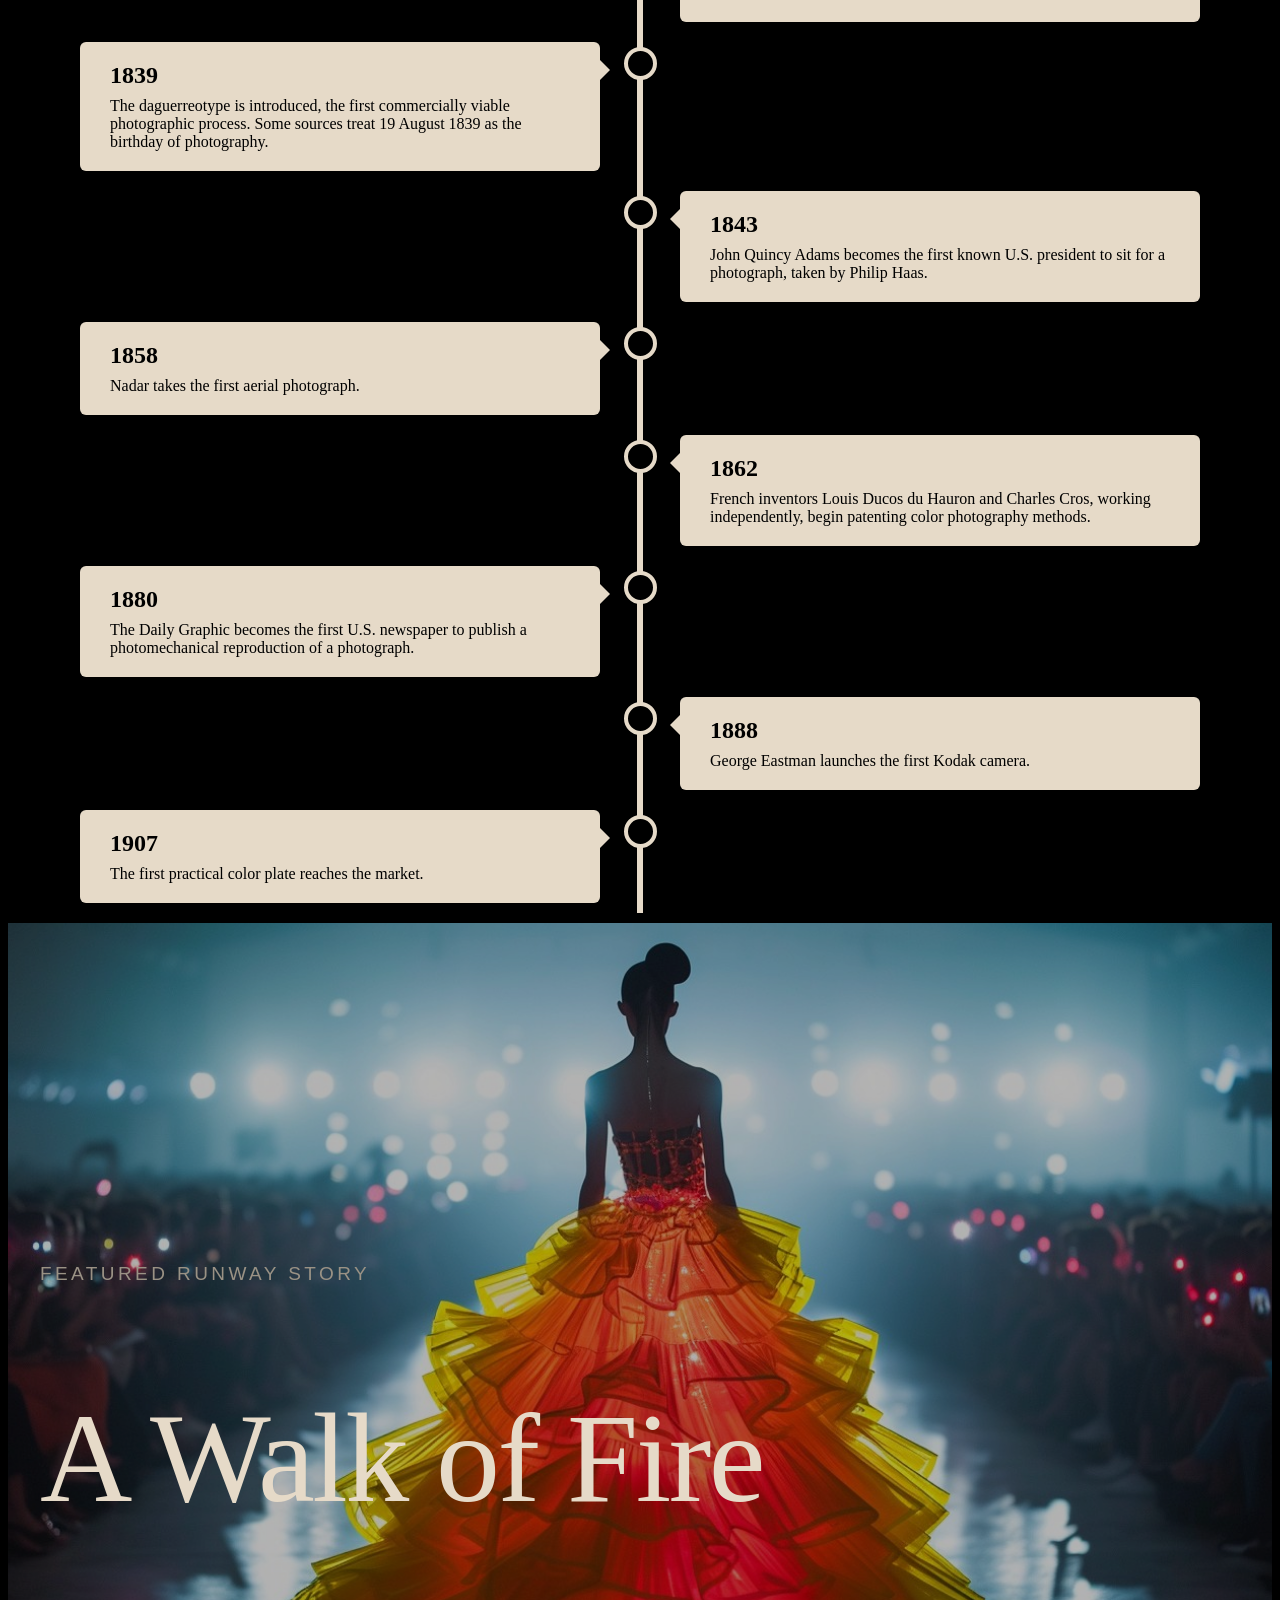
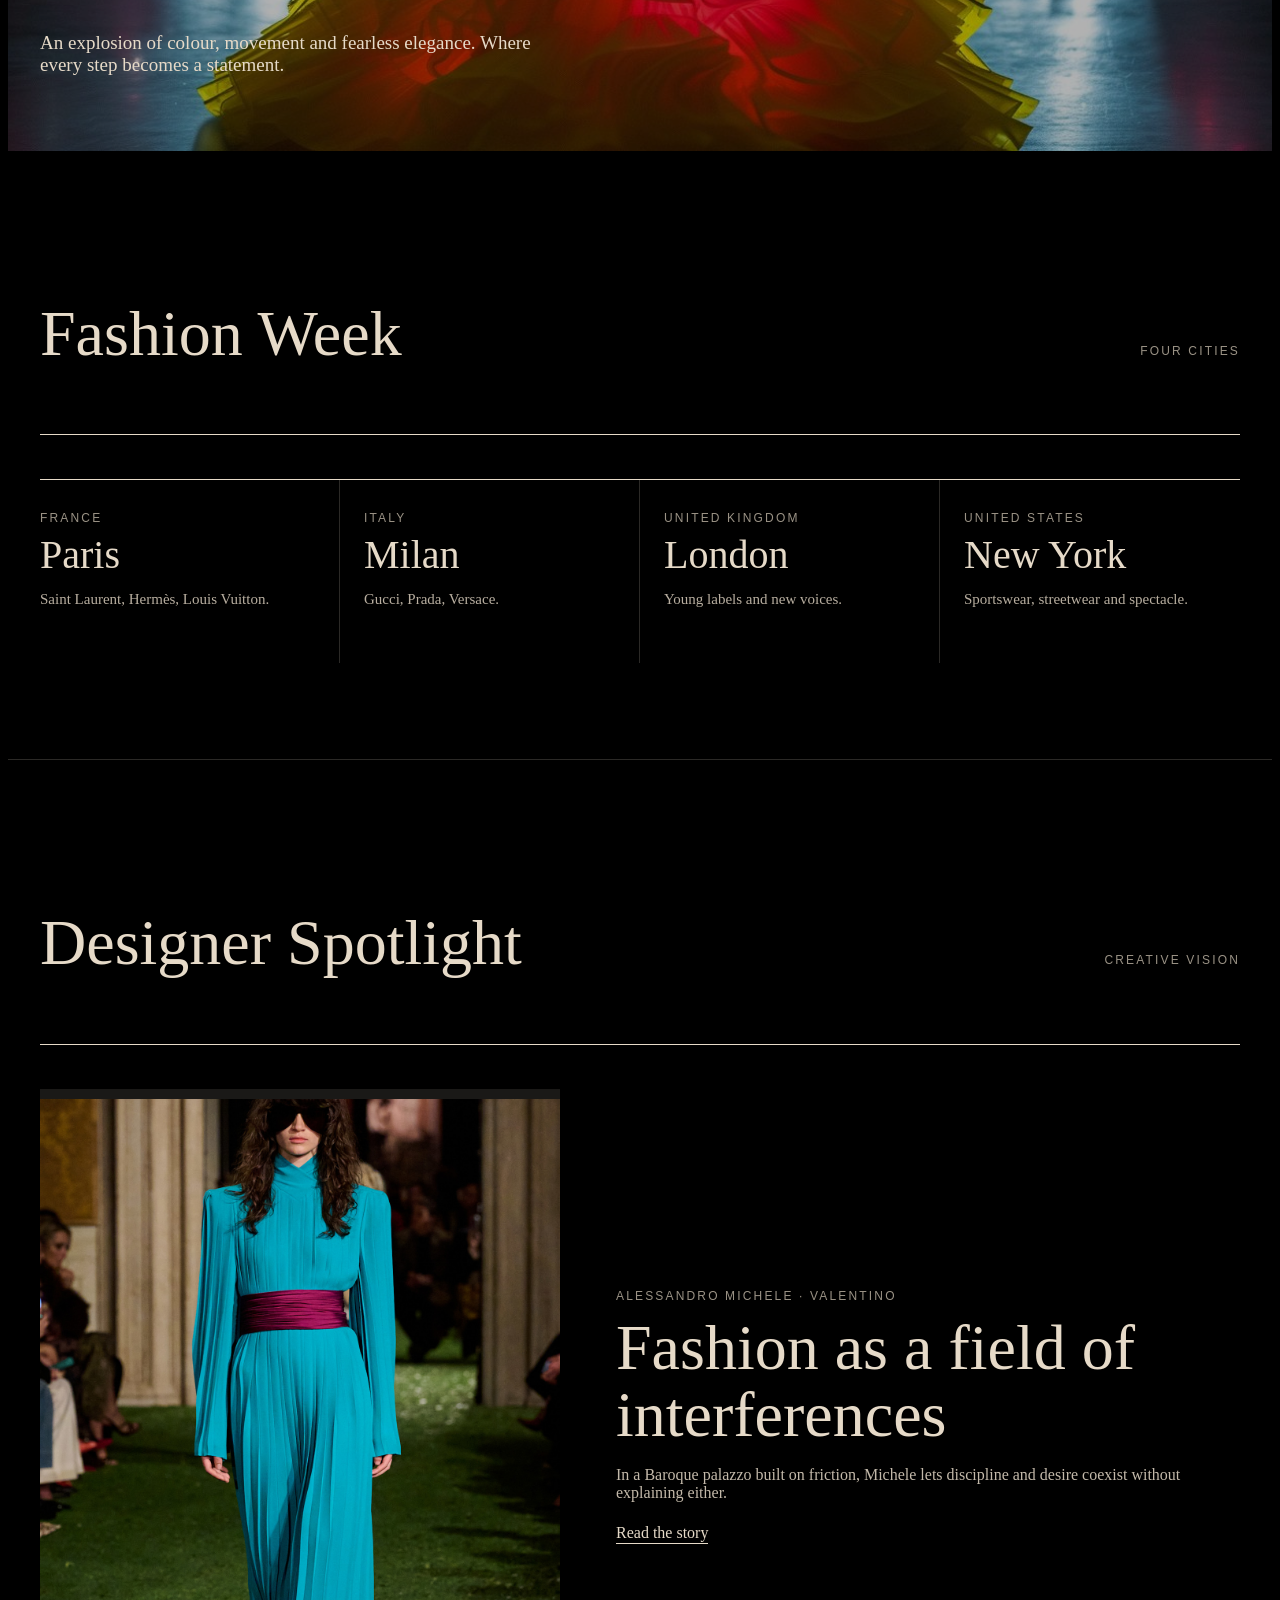
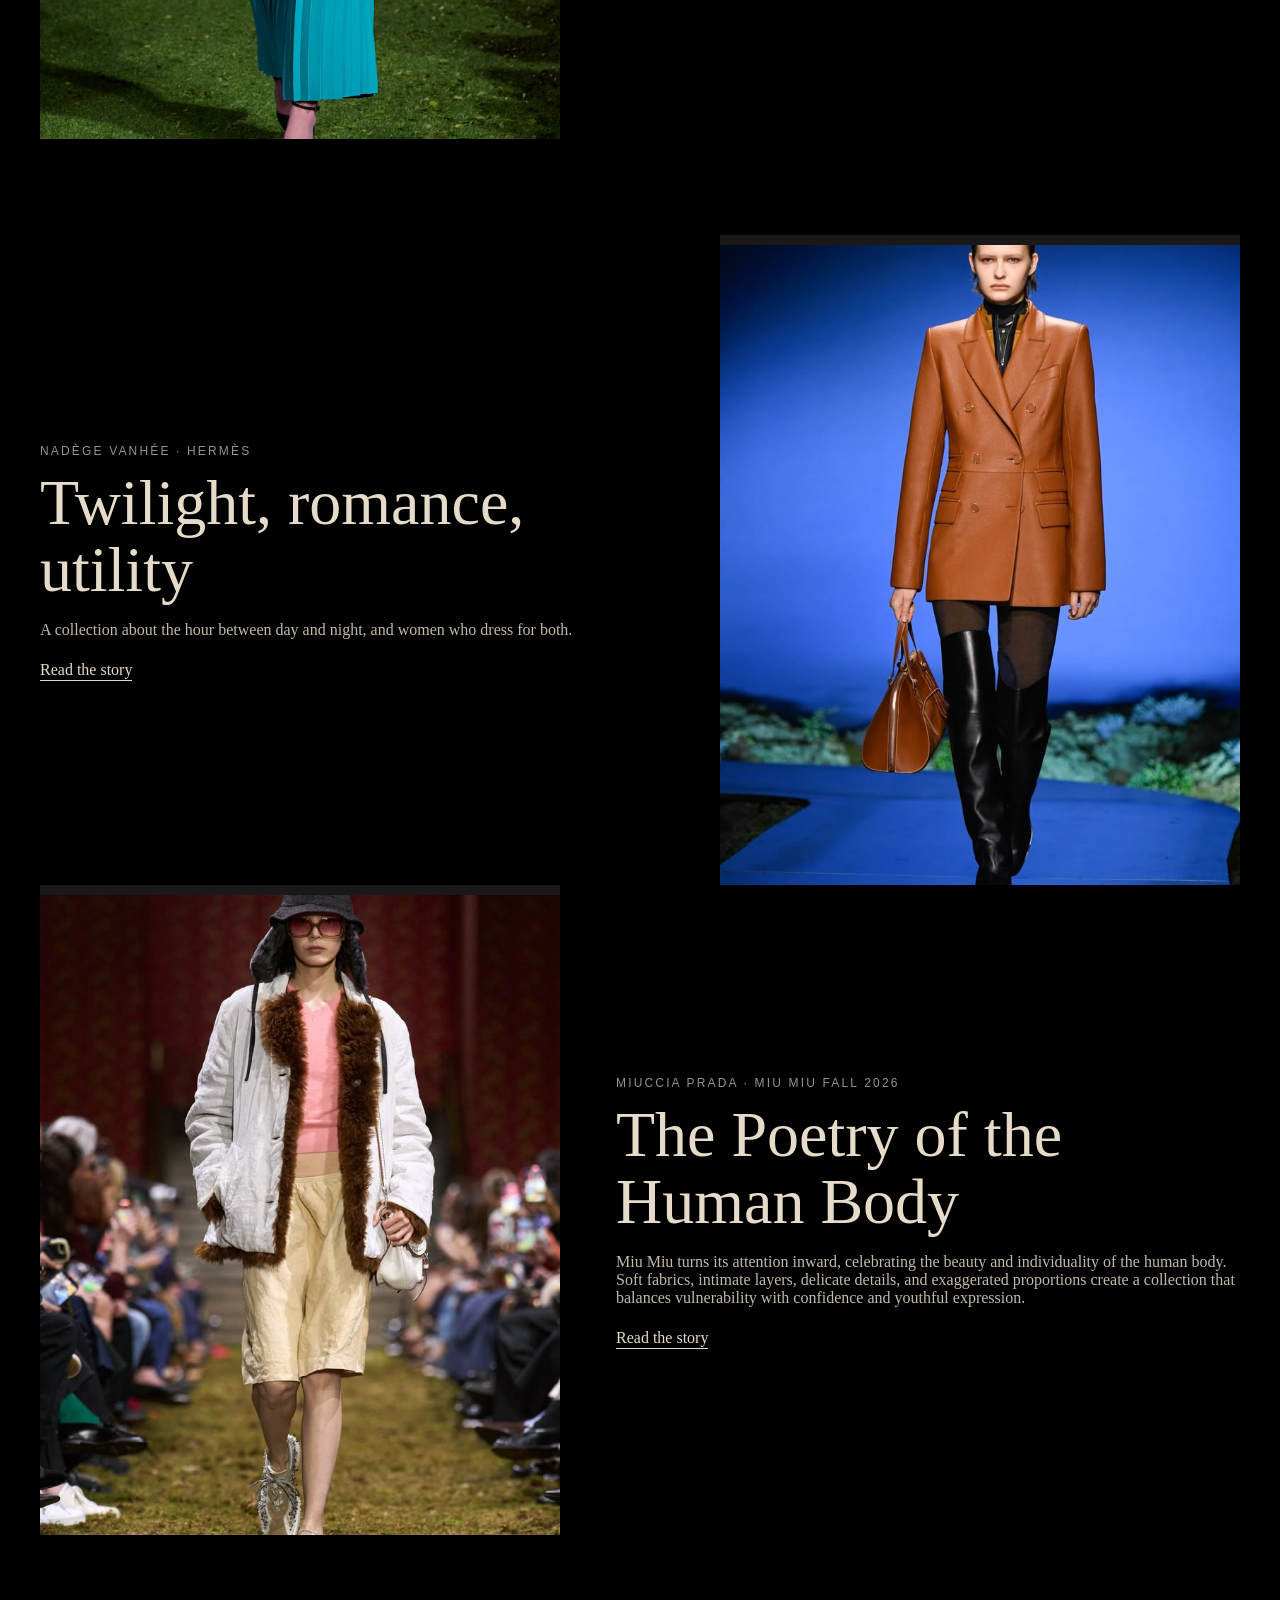
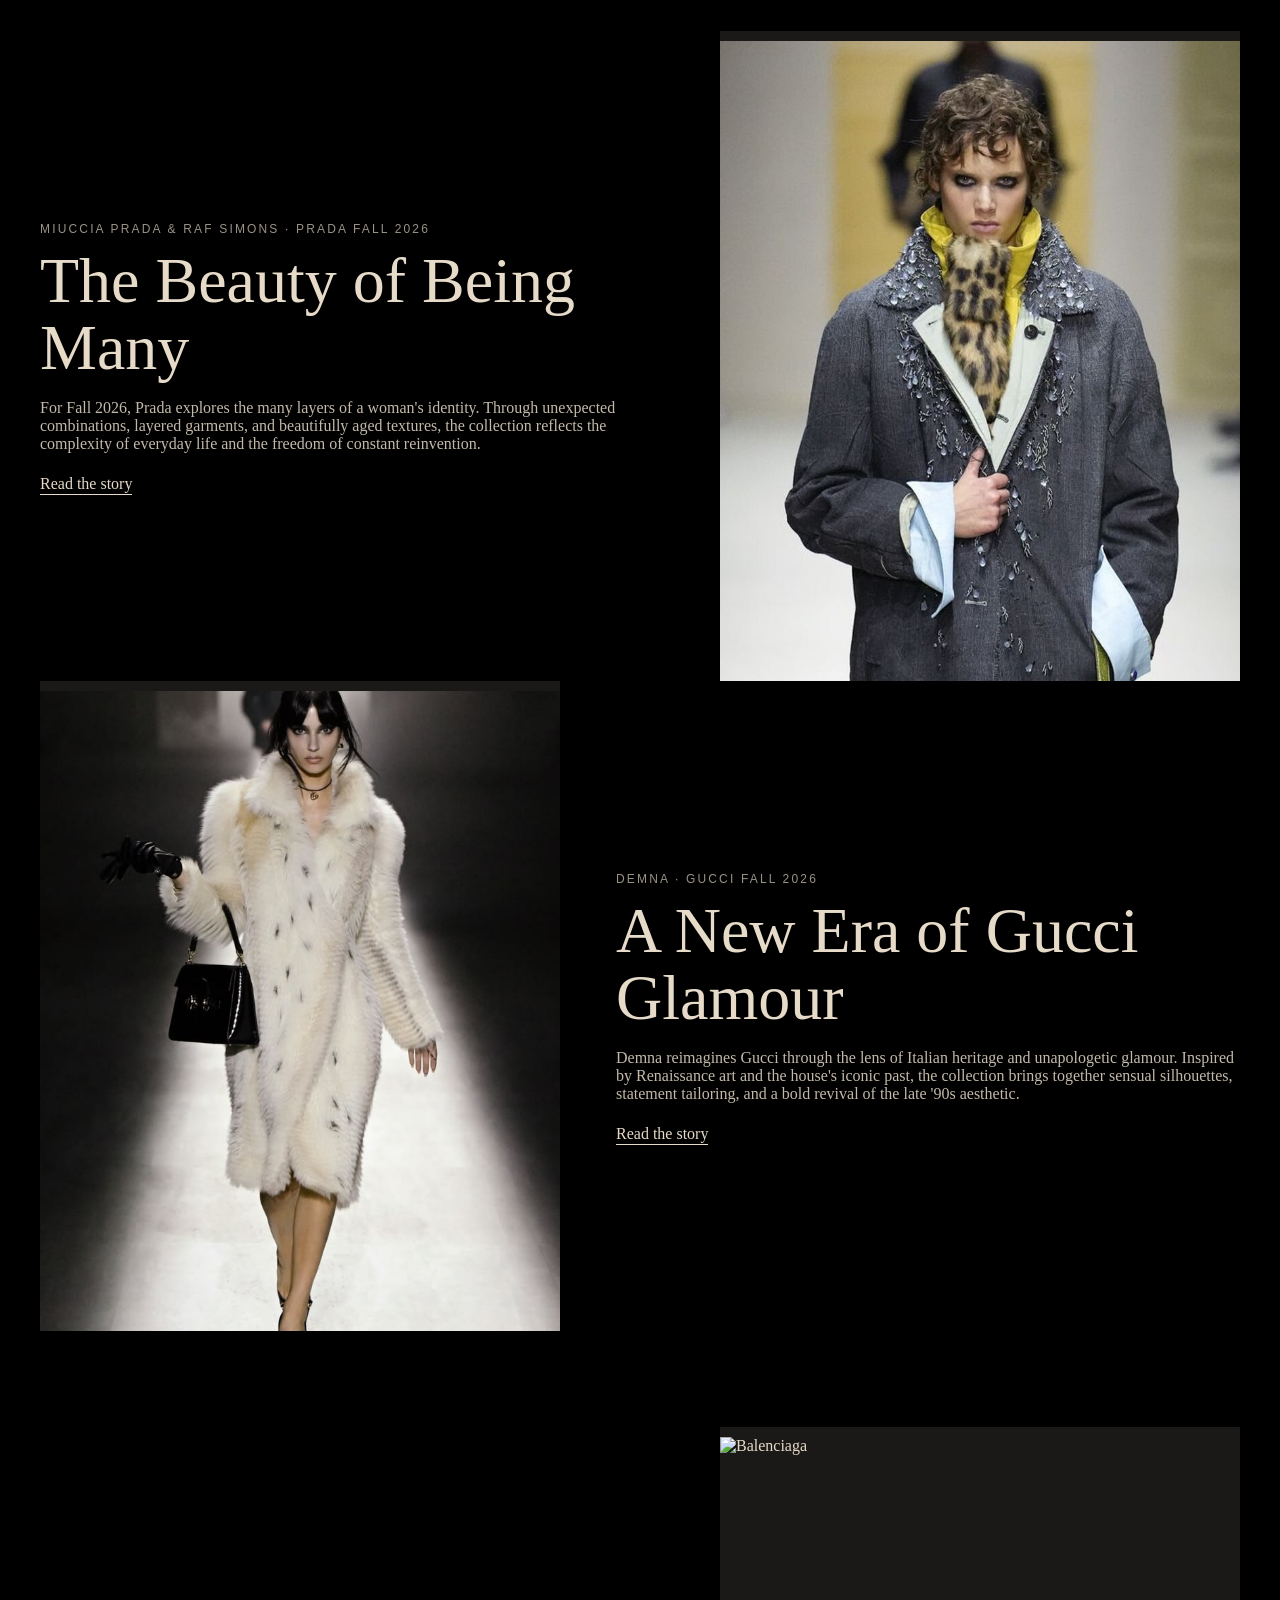
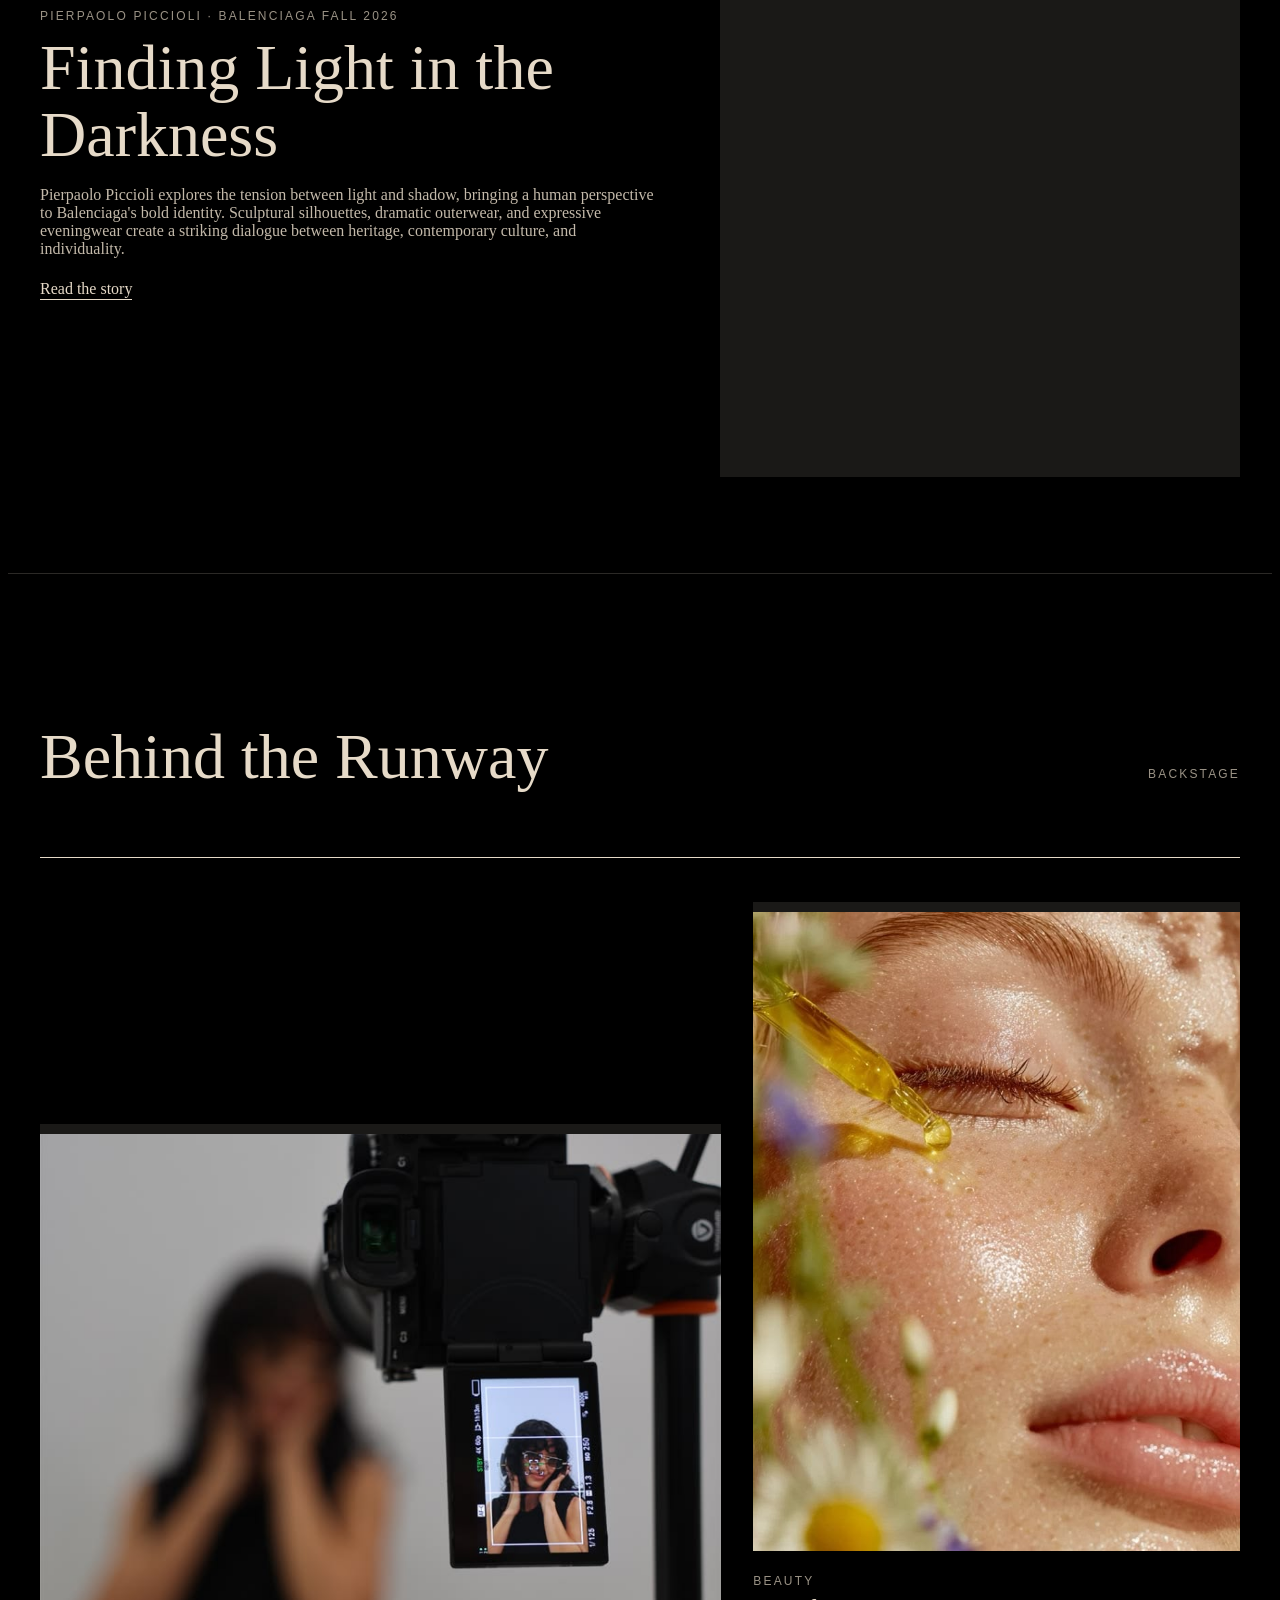
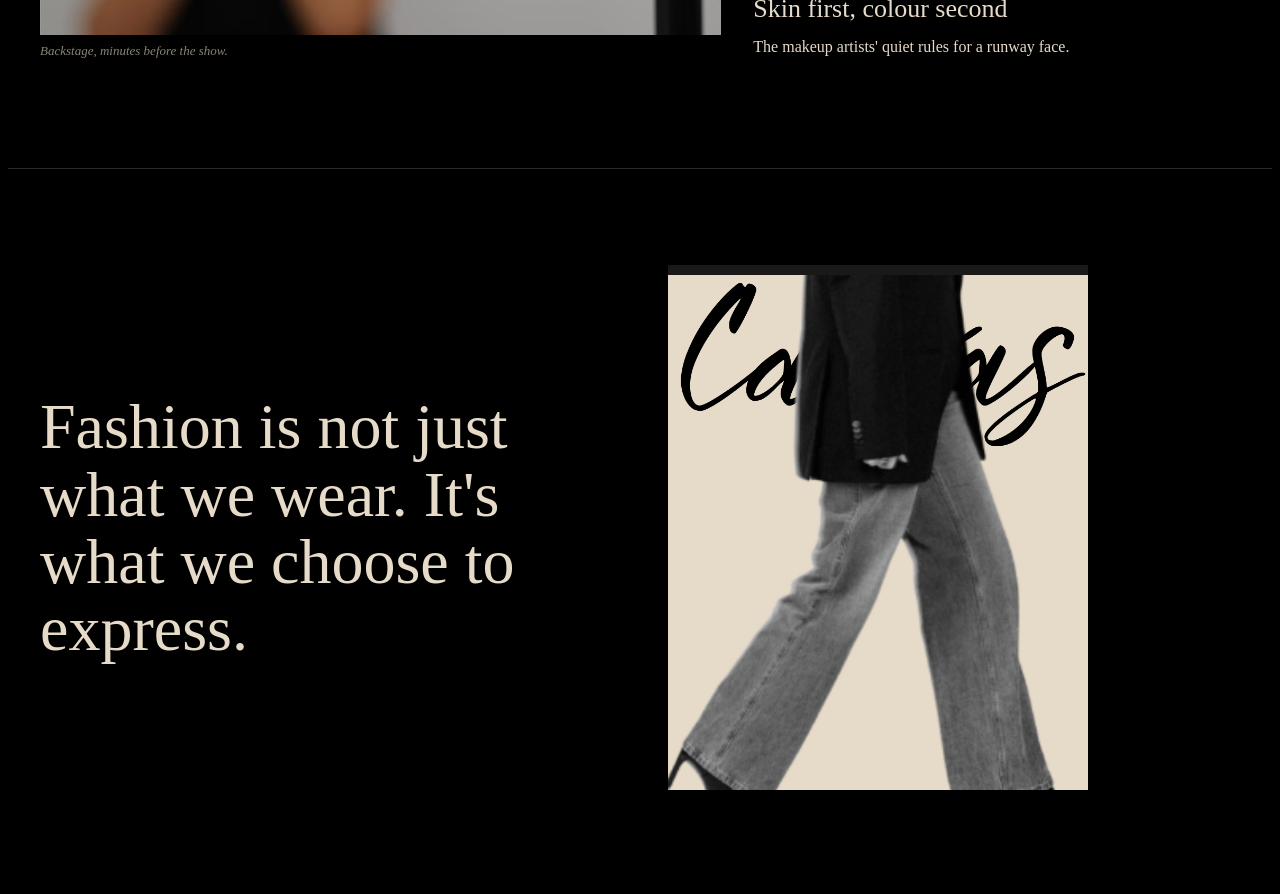
==== commit dccba2b0: "Update index.html" ====
--- a/index.html
+++ b/index.html
@@ -20,26 +20,26 @@
     </div>
     <div class="Canvas">
         <div class="start">
-            <img src="./photo/start.png" alt="">
+            <img src="start.png" alt="">
             <h1>
                 <span class="material-symbols-outlined">subdirectory_arrow_right</span>
                 Where fashion becomes an expression of art, identity and movement
             </h1>
         </div>
         <div class="Canvas-item">
-            <div class="div1"><img src="./photo/AAC Runway Collection 2026.jpg" alt="Fashion">
+            <div class="div1"><img src="AAC Runway Collection 2026.jpg" alt="Fashion">
                 <div class="back"><span>Fashion</span></div>
             </div>
-            <div class="div2"><img src="./photo/art.jpg" alt="Art">
+            <div class="div2"><img src="art.jpg" alt="Art">
                 <div class="back"><span>Art</span></div>
             </div>
-            <div class="div3"><img src="./photo/runway.jpg" alt="Runway">
+            <div class="div3"><img src="runway.jpg" alt="Runway">
                 <div class="back"><span>RunWay</span></div>
             </div>
-            <div class="div4"><img src="./photo/Skincare Blog & Tips _ Holistik Skincare Australia.jpg" alt="Beauty">
+            <div class="div4"><img src="Skincare Blog & Tips _ Holistik Skincare Australia.jpg" alt="Beauty">
                 <div class="back"><span>Beauty</span></div>
             </div>
-            <div class="div5"><img src="./photo/Behind the Scenes_.jpg" alt="Photography">
+            <div class="div5"><img src="Behind the Scenes_.jpg" alt="Photography">
                 <div class="back"><span>Photography</span></div>
             </div>
         </div>
@@ -51,19 +51,19 @@
             </div>
             <div class="content art-section">
                 <div>
-                    <img src="./photo/embroidered.jpg" alt="Embroidered Landscape 1">
+                    <img src="embroidered.jpg" alt="Embroidered Landscape 1">
                     <span class="label">"EMBROIDERED LANDSCAPE 1" Sculpture</span>
                     <h3>-Fedora Akimova, France</h3>
                     <p>$4,640</p>
                 </div>
                 <div>
-                    <img src="./photo/shedtheskin.jpg" alt="Shed The Skin">
+                    <img src="shedtheskin.jpg" alt="Shed The Skin">
                     <span class="label">"Shed The Skin (I'm You, You're Me)"</span>
                     <h3>-Lara Messina, Italy</h3>
                     <p>$4,780</p>
                 </div>
                 <div>
-                    <img src="./photo/imback.jpg" alt="I'm Back">
+                    <img src="imback.jpg" alt="I'm Back">
                     <span class="label">"I'M Back" Painting</span>
                     <h3>-Jean-Humbert Savoldelli, France</h3>
                     <p>$4,390</p>
@@ -144,7 +144,7 @@
         </div>
         <div id="runway" class="runway">
             <div class="runway-section">
-                <img src="./photo/catwalk1.jpg" alt="Runway">
+                <img src="catwalk1.jpg" alt="Runway">
                 <div class="txt">
                     <p class="label">Featured runway story</p>
                     <h2>A Walk of Fire</h2>
@@ -168,7 +168,7 @@
                     <div class="section-head" id="fashion"><h2>Designer Spotlight</h2><span class="label">Creative vision</span></div>
 
                     <div class="spot">
-                        <a href="valentino.html" class="imgbox"><img src="./photo/valentino.jpg" alt="Valentino"></a>
+                        <a href="valentino.html" class="imgbox"><img src="valentino.jpg" alt="Valentino"></a>
                         <div>
                             <span class="label">Alessandro Michele · Valentino</span>
                             <h3>Fashion as a field of interferences</h3>
@@ -178,7 +178,7 @@
                     </div>
 
                     <div class="spot rev">
-                        <a href="hermes.html" class="imgbox"><img src="./photo/Hermès Fall 2026 Ready to Wear Collection [PHOTOS].jpg" alt="Hermès"></a>
+                        <a href="hermes.html" class="imgbox"><img src="Hermès Fall 2026 Ready to Wear Collection [PHOTOS].jpg" alt="Hermès"></a>
                         <div>
                             <span class="label">Nadège Vanhée · Hermès</span>
                             <h3>Twilight, romance, utility</h3>
@@ -188,7 +188,7 @@
                     </div>
 
                     <div class="spot">
-                        <a href="miumiu.html" class="imgbox"><img src="./photo/Miu Miu Fall 2026 Ready-to-Wear Collection.jpg" alt="Miu Miu"></a>
+                        <a href="miumiu.html" class="imgbox"><img src="Miu Miu Fall 2026 Ready-to-Wear Collection.jpg" alt="Miu Miu"></a>
                         <div>
                             <span class="label">Miuccia Prada · Miu Miu Fall 2026</span>
                             <h3>The Poetry of the Human Body</h3>
@@ -198,7 +198,7 @@
                     </div>
 
                     <div class="spot rev">
-                        <a href="prada.html" class="imgbox"><img src="./photo/prada.jpg" alt="Prada"></a>
+                        <a href="prada.html" class="imgbox"><img src="prada.jpg" alt="Prada"></a>
                         <div>
                             <span class="label">Miuccia Prada &amp; Raf Simons · Prada Fall 2026</span>
                             <h3>The Beauty of Being Many</h3>
@@ -208,7 +208,7 @@
                     </div>
 
                     <div class="spot">
-                        <a href="gucci.html" class="imgbox"><img src="./photo/Gucci Fall 2026 Ready-to-Wear Collection at Milan Fashion Week.jpg" alt="Gucci"></a>
+                        <a href="gucci.html" class="imgbox"><img src="Gucci Fall 2026 Ready-to-Wear Collection at Milan Fashion Week.jpg" alt="Gucci"></a>
                         <div>
                             <span class="label">Demna · Gucci Fall 2026</span>
                             <h3>A New Era of Gucci Glamour</h3>
@@ -218,7 +218,7 @@
                     </div>
 
                     <div class="spot rev">
-                        <a href="Balenciaga.html" class="imgbox"><img src="./photo/balenciaga.jpg" alt="Balenciaga"></a>
+                        <a href="Balenciaga.html" class="imgbox"><img src="balenciaga.jpg" alt="Balenciaga"></a>
                         <div>
                             <span class="label">Pierpaolo Piccioli · Balenciaga Fall 2026</span>
                             <h3>Finding Light in the Darkness</h3>
@@ -233,11 +233,11 @@
                     <div class="section-head" id="beauty"><h2>Behind the Runway</h2><span class="label">Backstage</span></div>
                     <div class="behind">
                         <div>
-                            <div class="imgbox big"><img src="./photo/Behind the Scenes_.jpg" alt="Backstage"></div>
+                            <div class="imgbox big"><img src="Behind the Scenes_.jpg" alt="Backstage"></div>
                             <p class="r-caption">Backstage, minutes before the show.</p>
                         </div>
                         <div>
-                            <div class="imgbox small"><img src="./photo/Skincare Blog & Tips _ Holistik Skincare Australia.jpg" alt="Beauty"></div>
+                            <div class="imgbox small"><img src="Skincare Blog & Tips _ Holistik Skincare Australia.jpg" alt="Beauty"></div>
                             <span class="label">Beauty</span>
                             <h3>Skin first, colour second</h3>
                             <p>The makeup artists' quiet rules for a runway face.</p>
@@ -247,9 +247,9 @@
             </div>
             <div class="closing">
                 <h2>Fashion is not just what we wear. It's what we choose to express.</h2>
-                <div class="imgbox"><img src="./photo/catwalk.jpg" alt="Catwalk"></div>
+                <div class="imgbox"><img src="catwalk.jpg" alt="Catwalk"></div>
             </div>
         </div>
     </div>
 </body>
-</html>+</html>
